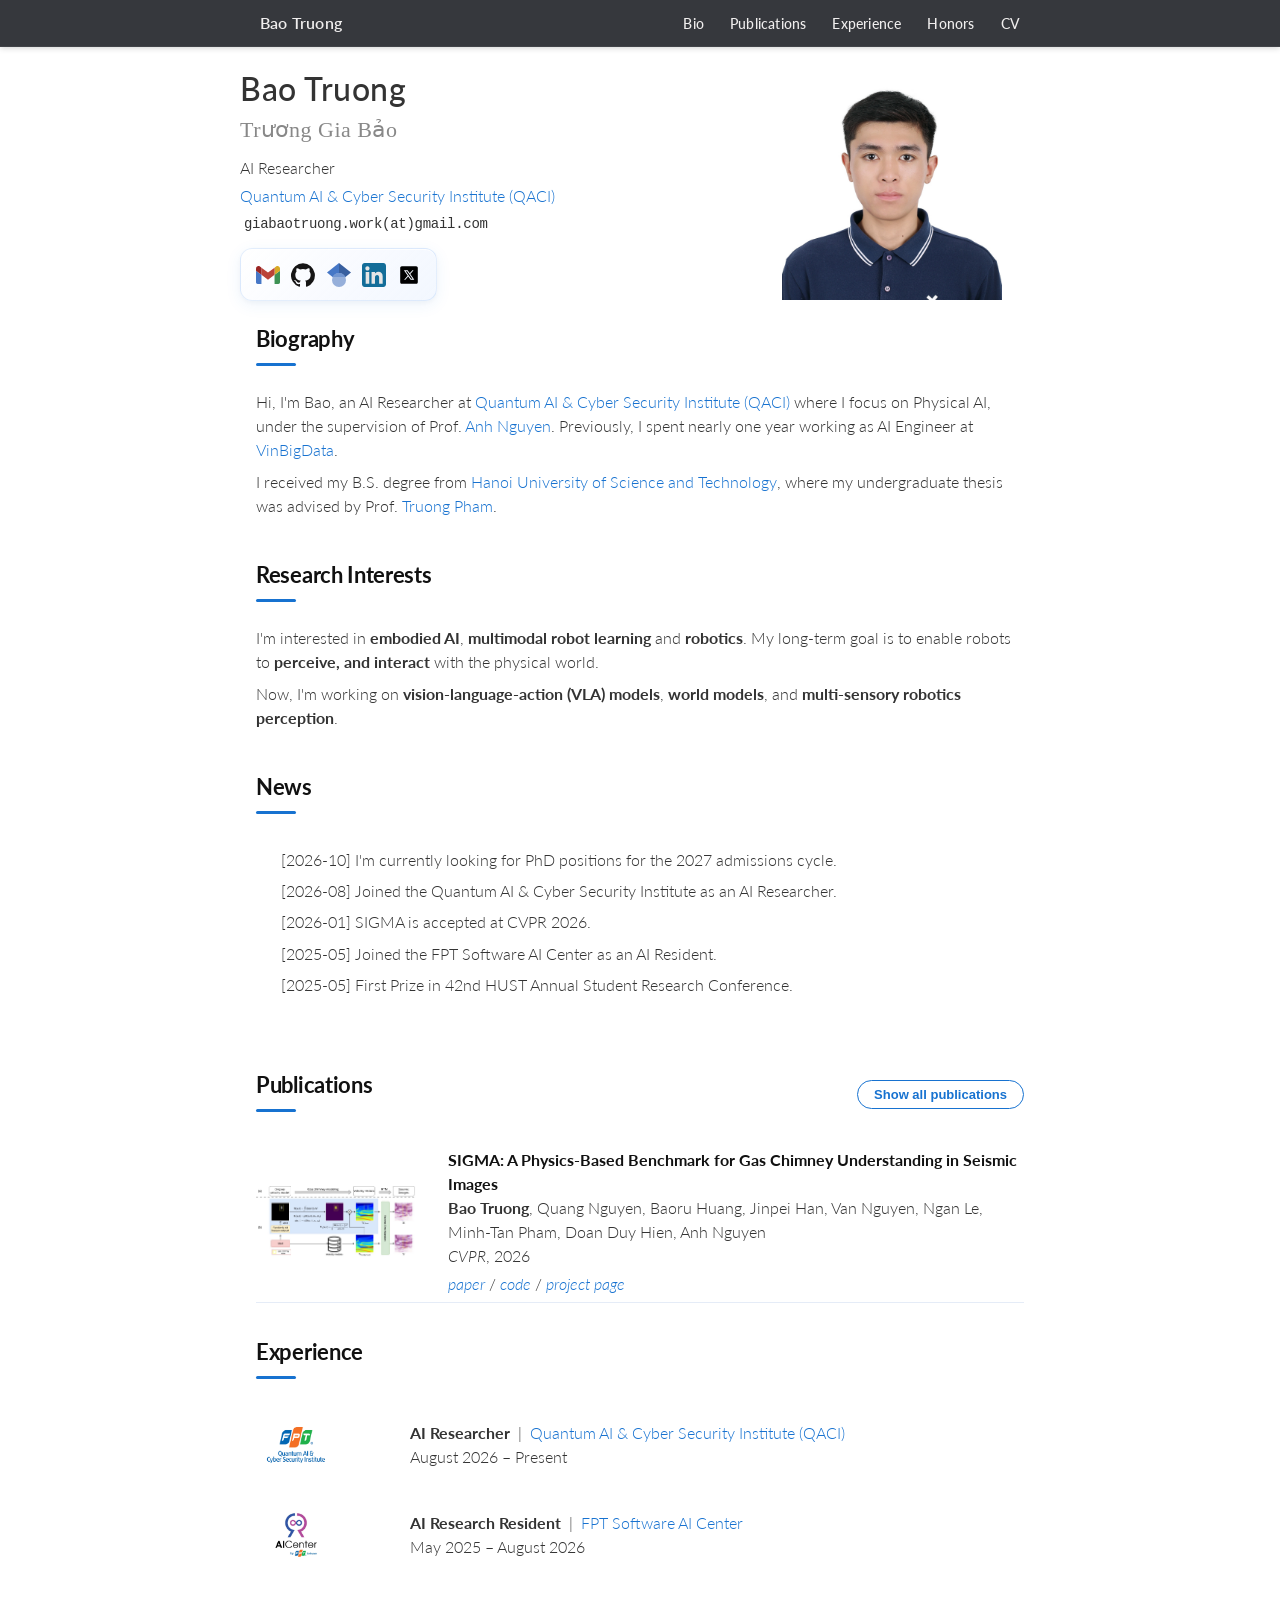
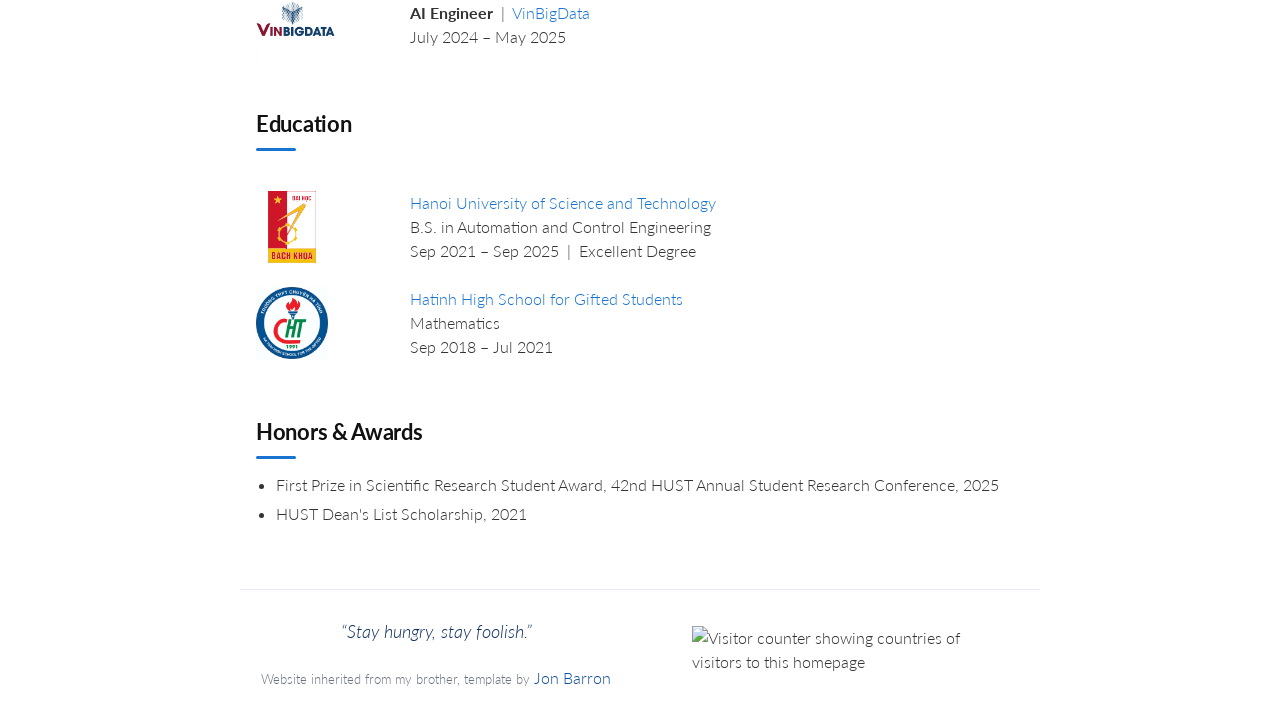
==== index.html @ e2991767 "update" ====
<!DOCTYPE HTML>
<html lang="en">

<head>
	<!-- Google tag (gtag.js) -->
	<script async src="https://www.googletagmanager.com/gtag/js?id=G-3F955H9CQG"></script>
	<script>
	window.dataLayer = window.dataLayer || [];
	function gtag(){dataLayer.push(arguments);}
	gtag('js', new Date());

	gtag('config', 'G-3F955H9CQG');
	</script>
	<meta http-equiv="Content-Type" content="text/html; charset=UTF-8">
	<title>Bao Truong</title>
	<meta name="author" content="Bao Truong">
	<meta name="description" content="Bao Truong is an AI Researcher focusing on Physical AI.">
	<meta name="viewport" content="width=device-width, initial-scale=1">
	<link rel="shortcut icon" href="assets/logo/shortcut0.png" type="image/svg+xml">
	<link rel="stylesheet" type="text/css" href="styles.css">
	<link rel="preconnect" href="https://fonts.googleapis.com">
	<link rel="preconnect" href="https://fonts.gstatic.com" crossorigin>
	<link href="https://fonts.googleapis.com/css2?family=Lato:ital,wght@0,400;0,700;1,400;1,700&display=swap" rel="stylesheet">
	<script type="application/ld+json">
	{
	  "@context": "https://schema.org",
	  "@type": "Person",
	  "name": "Bao Truong",
	  "alternateName": "Trương Gia Bảo",
	  "url": "https://baotruong.github.io/",
	  "affiliation": {
	    "@type": "Organization",
	    "name": "Quantum AI & Cyber Security Institute (QACI)",
	    "url": "https://www.linkedin.com/company/quantum-ai-cyber-security-institute-qaci/posts/?feedView=all"
	  },
	  "jobTitle": "AI Researcher",
	  "sameAs": [
	    "https://github.com/giabao804"
	  ]
	}
	</script>
</head>

<body>
	<!-- Header -->
	<header class="fixed-header">
		<div class="header-container">
			<a href="index.html" class="header-logo-link">Bao Truong</a>
			<nav>
				<a href="#bio">Bio</a>
				<a href="#publication">Publications</a>
				<a href="#experience">Experience</a>
				<a href="#honors">Honors</a>
				<a href="assets/CV_TruongGiaBao_new.pdf">CV</a>
			</nav>
		</div>
	</header>

	<table class="main-container">
		<tbody>
			<tr>
				<td>
					<table class="profile-table">
						<tbody>
							<tr>
								<td class="profile-intro">
									<h1 class="name">
										Bao Truong
										<span class="local-name">Trương Gia Bảo</span>
									</h1>
										<p class="profile-short">AI Researcher</p>
										<p class="profile-short"><a href="https://www.linkedin.com/company/quantum-ai-cyber-security-institute-qaci/posts/?feedView=all">Quantum AI &amp; Cyber Security Institute (QACI)</a></p>
										<div class="profile-short profile-email">
										
											<a class="no-break" href="mailto:giabaotruong.work@gmail.com">
												<span class="email-icon" aria-hidden="true"></span>
												<span class="email-text">giabaotruong.work(at)gmail.com</span>
											</a>
										</div>
										<div class="social-links" aria-label="Contact links">
										<a href="mailto:giabaotruong.work@gmail.com" aria-label="Email">
											<img src="icons/gmail.svg" alt="Email">
										</a>
										<a href="https://github.com/giabao804" aria-label="GitHub">
											<img src="icons/github.svg" alt="GitHub">
										</a>
										<a href="https://scholar.google.com/citations?user=mTOzZO8AAAAJ&hl=en" aria-label="Google Scholar">
											<img src="icons/scholar.svg" alt="Google Scholar">
										</a>
										<a href="https://www.linkedin.com/in/truong-gia-bao/" aria-label="LinkedIn">
											<img src="icons/linkedin.svg" alt="LinkedIn">
										</a>
										<a href="https://x.com/" aria-label="X">
											<img src="icons/x.svg" alt="X">
										</a>
									</div>
								</td>
								<td class="profile-avatar">
									<div class="avatar-block">
										<a href="assets/logo/profile.jpg"><img
												alt="Bao Truong - AI Researcher" src="assets/logo/profile.jpg" class="hoverZoomLink profile-photo"></a>
									</div>
								</td>
							</tr>
						</tbody>
					</table>

					<!-- Sections -->
					<div id="bio">
						<h2>Biography</h2>
						<p>
							Hi, I'm Bao, an AI Researcher at <a href="https://www.linkedin.com/company/quantum-ai-cyber-security-institute-qaci/posts/?feedView=all">Quantum AI & Cyber Security Institute (QACI)</a> where I focus on Physical AI, under the supervision of Prof. <a href="https://cgi.csc.liv.ac.uk/~anguyen/">Anh Nguyen</a>. Previously, I spent nearly one year working as AI Engineer at <a href="https://vinbigdata.com/">VinBigData</a>.
            </p>	
            <p>I received my B.S. degree from <a href="https://www.hust.edu.vn/">Hanoi University of Science and Technology</a>, where my undergraduate thesis was advised by Prof. <a href="https://sites.google.com/site/truongpvsite/">Truong Pham</a>.</p>  
            
            
	
					</div>
					<div id="research">
						<h2>Research Interests</h2>
						<p>
							I'm interested in <strong>embodied AI</strong>, <strong>multimodal robot learning</strong>  and <strong>robotics</strong>. My long-term goal is to enable robots to <strong>perceive, and interact</strong> with the physical world.</p>
						</p>
						<p>Now, I'm working on <strong>vision-language-action (VLA) models</strong>, <strong>world models</strong>, and <strong>multi-sensory robotics perception</strong>. 


					</div>
					<div id="news">
						<h2>News</h2>
						<div class="news-scroll" tabindex="0" aria-label="News updates. Scroll to see more.">
							<div class="news-item"><span class="news-date">[2026-10]</span> I'm currently looking for PhD positions for the 2027 admissions cycle.</div>
							<div class="news-item"><span class="news-date">[2026-08]</span> Joined the Quantum AI &amp; Cyber Security Institute as an AI Researcher.</div>
							<div class="news-item"><span class="news-date">[2026-01]</span> SIGMA is accepted at CVPR 2026.</div>
							<!-- <div class="news-item"><span class="news-date">[2026-10]</span> Graduated from Hanoi University of Science and Technology.</div> -->
							<div class="news-item"><span class="news-date">[2025-05]</span> Joined the FPT Software AI Center as an AI Resident.</div>
							<div class="news-item"><span class="news-date">[2025-05]</span> First Prize in 42nd HUST Annual Student Research Conference.</div>
							<!-- <div class="news-item"><span class="news-date">[2024-07]</span> Joined VinBigData as an AI Engineer.</div> -->
						</div>
					</div>
					<div id="publication">
						<div class="pub-header">
							<h2>Publications</h2>
							<p>
								<button id="showFullListBtn" class="toggle-button">Show all publications</button>
								<button id="showSelectedListBtn" class="toggle-button hidden">Show selected only</button>
							</p>
						</div>
						<table class="pub-table">
							<tbody>
								<tr class="pub-selected">
									<td class="pub-img-cell">
										<img src="assets/images/data_pipeline.jpg" alt="Publication thumbnail placeholder" class="thumb-contain">
									</td>
										<td class="pub-content-cell">
											<span class="papertitle">SIGMA: A Physics-Based Benchmark for Gas Chimney Understanding in Seismic Images</span>
											<br>
											<strong>Bao Truong</strong>, Quang Nguyen, Baoru Huang, Jinpei Han, Van Nguyen, Ngan Le, Minh-Tan Pham, Doan Duy Hien, Anh Nguyen
											<br>
												<em>CVPR</em>, 2026
												<br>
												<div class="pub-links">
													<a href="https://cvpr.thecvf.com/virtual/2026/poster/37024">paper</a> /
													<a href="https://github.com/Fsoft-AIC/SIGMA">code</a> /
													<a href="https://airvlab.github.io/sigma/">project page</a>
												</div>
											<!-- <p class="pub-desc">Physics-based benchmark for gas chimney understanding in seismic images.</p> -->
										</td>
									</tr>
									<tr class="pub-full">
									<td class="pub-img-cell">
										<img src="assets/images/1s_mama.jpg" alt="Publication thumbnail placeholder" class="thumb-contain">
									</td>
									<td class="pub-content-cell">
										<span class="papertitle">1S-MambaMatch: A Semi-Supervised and One-Shot Learning Framework with Multi-Input Visual State Space Model for Skin Lesion Segmentation</span>
										<br>
											Viet-Thanh Nguyen, <strong>Gia-Bao Truong</strong>, Van-Truong Pham, Thi-Thao Tran
											<br>
											<em>Biomedical Signal Processing and Control</em>, 2026
											<br>
											<div class="pub-links">
												<a href="https://doi.org/10.1016/j.bspc.2026.109875">paper</a> /
												<a href="https://github.com/vietthanh2710/1S-MambaMatch">code</a> /
												<span class="pub-link-placeholder">project page</span>
											</div>
											<!-- <p class="pub-desc">Semi-supervised and one-shot learning framework for skin lesion segmentation.</p> -->
										</td>
									</tr>
									<tr class="pub-full">
									<td class="pub-img-cell">
										<img src="assets/images/imavis.jpg" alt="Publication thumbnail placeholder" class="thumb-contain">
									</td>
									<td class="pub-content-cell">
										<span class="papertitle">Dense Attention Mamba-based Network with Adaptive Sigmoid Fowlkes-Mallows Loss for Enhanced Medical Image Segmentation</span>
										<br>
											Van Quang Nguyen, Thi-Thao Tran, <strong>Gia-Bao Truong</strong>, Nhu-Linh Than, Van-Truong Pham
											<br>
											<em>Image and Vision Computing</em>, 2025
											<br>
											<div class="pub-links">
												<a href="https://doi.org/10.1016/j.imavis.2025.105778">paper</a> /
												<span class="pub-link-placeholder">code</span> /
												<span class="pub-link-placeholder">project page</span>
											</div>
											<!-- <p class="pub-desc">Attention-based segmentation network with adaptive loss for medical images.</p> -->
										</td>
									</tr>
									<tr class="pub-full">
									<td class="pub-img-cell">
										<img src="assets/images/caee.png" alt="Publication thumbnail placeholder" class="thumb-contain">
									</td>
									<td class="pub-content-cell">
										<span class="papertitle">SC-MambaFew: Few-Shot Learning based on Mamba and Selective Spatial-Channel Attention for Bearing Fault Diagnosis</span>
										<br>
											<strong>Gia-Bao Truong</strong>, Thi-Thao Tran, Nhu-Linh Than, Van Quang Nguyen, Thi-Hue Nguyen, Van-Truong Pham
											<br>
											<em>Computers and Electrical Engineering</em>, 2024
											<br>
											<div class="pub-links">
												<a href="https://doi.org/10.1016/j.compeleceng.2024.110004">paper</a> /
												<a href="https://github.com/giabao804/few-shot-mamba">code</a> /
												<span class="pub-link-placeholder">project page</span>
											</div>
											<!-- <p class="pub-desc">Few-shot learning with Mamba and selective attention for bearing fault diagnosis.</p> -->
										</td>
									</tr>
								
							</tbody>
						</table>
					</div>
					<div id="experience">
						<h2>Experience</h2>
						<table class="section-table">
							<tbody>
								<tr>
									<td class="table-logo-cell">
										<img src="assets/logo/qaci.png" alt="QACI logo" class="logo-contain">
									</td>
									<td class="table-content-cell">
										<strong>AI Researcher</strong> &nbsp;|&nbsp; <a href="https://www.linkedin.com/company/quantum-ai-cyber-security-institute-qaci/posts/?feedView=all">Quantum AI &amp; Cyber Security Institute (QACI)</a><br>
										August 2026 – Present
									</td>
								</tr>
								<tr>
									<td class="table-logo-cell">
										<img src="assets/logo/fpt.jpg" alt="Company logo placeholder" class="logo-contain">
									</td>
									<td class="table-content-cell">
										<strong>AI Research Resident</strong> &nbsp;|&nbsp; <a href="https://www.fptsoftware.com/">FPT Software AI Center</a><br>
										May 2025 – August 2026
										<!-- <ul class="item-details"> -->
											<!-- <li>Focus on seismic imaging and image restoration.</li> -->
											<!-- <li>Interest in AI for robotics and multimodal large models.</li> -->
										<!-- </ul> -->
									</td>
								</tr>
								<tr>
									<td class="table-logo-cell">
										<img src="assets/logo/vinbig.webp" alt="Company logo placeholder" class="logo-contain">
									</td>
									<td class="table-content-cell">
										<strong>AI Engineer</strong> &nbsp;|&nbsp; <a href="https://vinbigdata.com/">VinBigData</a><br>
										July 2024 – May 2025
										<!-- <ul class="item-details"> -->
											<!-- <li>Built an LLM-assisted framework for structured dataset generation to train a CallBot.</li> -->
											<!-- <li>Researched and implemented design patterns for Speech2Speech model inference and evaluation.</li> -->
										<!-- </ul> -->
									</td>
								</tr>
							</tbody>
						</table>
					</div>
					<div id="education">
						<h2>Education</h2>
						<table class="section-table">
							<tbody>
								<tr>
									<td class="table-logo-cell">
										<img src="assets/logo/hust.svg" alt="University logo placeholder" class="logo-contain">
									</td>
									<td class="table-content-cell">
										<strong><a href="https://www.hust.edu.vn/en/" class="edu-school-vollkorn">Hanoi University of Science and Technology</a></strong><br>
										B.S. in Automation and Control Engineering<br>
										Sep 2021 – Sep 2025 &nbsp;|&nbsp; Excellent Degree
									</td>
								</tr>
								<tr>
									<td class="table-logo-cell">
										<img src="assets/logo/chuyenht.jpg" alt="School logo placeholder" class="logo-contain">
									</td>
									<td class="table-content-cell">
										<strong><a href="https://www.hatinh.edu.vn/" class="edu-school-vollkorn">Hatinh High School for Gifted Students</a></strong><br>
										Mathematics<br>
										Sep 2018 – Jul 2021
									</td>
								</tr>
							</tbody>
						</table>
					</div>
					<div id="honors">
						<h2>Honors &amp; Awards</h2>
						<ul>
							<li>First Prize in Scientific Research Student Award, 42nd HUST Annual Student Research Conference, 2025</li>
							<li>HUST Dean's List Scholarship, 2021</li>
		
						</ul>
					</div>
					<!-- Footer -->
					<footer class="site-footer">
						<div class="footer-main">
							<div class="footer-left">
								<p class="footer-quote">
									&ldquo;Stay hungry, stay foolish.&rdquo;
								</p>
								<p class="footer-credit">
									Website inherited from my brother, template by <a href="https://github.com/jonbarron/jonbarron_website">Jon Barron</a>
								</p>
							</div>
							<div class="footer-counter" aria-label="Global visitors">
								<img
									class="footer-counter-image"
									src="https://github-visitor-counter-tau.vercel.app/api?repo=giabao804/giabao804.github.io&theme=github&columns=4&maxflags=12&label=Visitors&showcount=true"
									alt="Visitor counter showing countries of visitors to this homepage"
								>
							</div>
						</div>
					</footer>
				</td>
			</tr>
		</tbody>
	</table>
	<script src="script.js" defer></script>
	<script>
		document.addEventListener('DOMContentLoaded', () => {
			const showFullBtn = document.getElementById('showFullListBtn');
			const showSelectedBtn = document.getElementById('showSelectedListBtn');
			if (showFullBtn) {
				showFullBtn.addEventListener('click', () => {
					document.body.classList.add('pub-show-all');
					showFullBtn.classList.add('hidden');
					showSelectedBtn?.classList.remove('hidden');
				});
			}
			if (showSelectedBtn) {
				showSelectedBtn.addEventListener('click', () => {
					document.body.classList.remove('pub-show-all');
					showSelectedBtn.classList.add('hidden');
					showFullBtn?.classList.remove('hidden');
				});
			}
		});
	</script>
</body>

</html>
---- styles.css ----
:root {
  --blue-900: #0b2d5a;
  --blue-700: #124f9a;
  --blue-500: #1e6fd6;
  --blue-200: #d6e6ff;
  --blue-100: #eef4ff;
  --gray-900: #111;
  --gray-700: #333;
  --gray-400: #888;
  --border-light: #e5ecf7;
  --primary-color: #1772d0;
  --accent-color: #f09228;
  --text-color: #333;
  --bg-color: #fff;
  --header-bg: #25282D;
  --header-text: #F0EEEE;
  --font-main: 'Lato', Verdana, Helvetica, sans-serif;
  --section-spacing: 28px;
}

.papertitle {
  font-family: 'Lato', Verdana, Helvetica, sans-serif;
  font-size: inherit;
  font-weight: 700;
  color: var(--gray-900);
}

.local-name {
  display:block;
  font-family: "Times New Roman", Times, serif;
  font-size: 22px;
  color: #888;
}

.title {
  font-family: 'Lato', Verdana, Helvetica, sans-serif;
  font-size: 20px;
  font-weight: normal;
  text-align: left;
}

/* Publication: show only selected by default; "Show all" reveals full list */
.pub-header {
  display: flex;
  justify-content: space-between;
  align-items: center;
  flex-wrap: wrap;
  gap: 8px;
}
.pub-header h2 {
  margin: 0;
}
.pub-table {
  width: 100%;
  border: 0;
  border-spacing: 0 0;
  border-collapse: collapse;
  margin-right: auto;
  margin-left: auto;
}
.pub-table tbody tr {
  transition: background-color 0.2s ease;
}
.pub-table tbody tr:hover td {
  background-color: var(--blue-100);
}
.pub-table tbody tr td {
  transition: background-color 0.2s ease;
}
.pub-img-cell {
  padding-top: 32px;
  padding-bottom: 36px;
  padding-right: 25px;
  padding-left: 20px;
  width: 25%;
  vertical-align: middle;
  border-bottom: 1px solid var(--border-light);
}
.pub-table tbody tr:first-child .pub-img-cell {
  padding-top: 25px;
}
.pub-table tbody tr:not(:first-child) .pub-img-cell,
.pub-table tbody tr:not(:first-child) .pub-content-cell {
  padding-top: 20px;
}
.pub-content-cell {
  padding-top: 32px;
  padding-bottom: 36px;
  padding-left: 25px;
  padding-right: 20px;
  width: 75%;
  vertical-align: middle;
  border-bottom: 1px solid var(--border-light);
  font-family: 'Lato', Verdana, Helvetica, sans-serif;
  font-size: inherit;
  font-weight: 300;
  color: var(--gray-700);
}
.pub-table tbody tr:first-child .pub-content-cell {
  padding-top: 25px;
}
.pub-table tbody tr:last-child td {
  border-bottom: none;
}
.pub-content-cell a {
  font-family: 'Lato', Verdana, Helvetica, sans-serif;
  font-size: inherit;
  font-weight: 300;
}
.pub-links {
  margin-top: 4px;
}
.pub-links a,
.pub-link-placeholder {
  font-style: italic;
}
.pub-link-placeholder {
  color: var(--gray-400);
}
.pub-content-cell strong {
  font-family: 'Lato', Verdana, Helvetica, sans-serif;
  font-size: inherit;
  font-weight: 700;
}
.pub-desc {
  margin-bottom: 15px;
  margin-top: 8px;
  font-size: inherit;
  font-style: italic;
  color: #4b5563;
  font-family: 'Lato', Verdana, Helvetica, sans-serif;
  font-weight: 300;
}
.pub-full {
  display: none;
}
body.pub-show-all .pub-full {
  display: table-row;
}

.toggle-button.hidden {
  display: none;
}

/* Main container and table utilities */
.main-container {
  width: 100%;
  max-width: 800px;
  box-sizing: border-box;
  border: 0;
  border-spacing: 0;
  border-collapse: separate;
  margin-right: auto;
  margin-left: auto;
}
.main-container tbody tr {
  padding: 0;
}
.main-container tbody td {
  padding: 0;
}

.profile-table {
  width: 100%;
  border: 0;
  border-spacing: 0;
  border-collapse: separate;
  margin-right: auto;
  margin-left: auto;
}
.profile-table tbody tr {
  padding: 0;
}
.profile-avatar {
  padding: 2.5%;
  width: 37%;
  max-width: 37%;
  vertical-align: middle;
  text-align: center;
}
.profile-intro {
  padding: 2.5%;
  padding-left: calc(3.5% + 40px);
  width: 63%;
  vertical-align: middle;
}

/* Section tables (experience, education, skills) */
.section-table {
  width: 100%;
  border: 0;
  border-spacing: 0 10px;
  border-collapse: separate;
  margin-right: auto;
  margin-left: auto;
  table-layout: fixed;
}
.table-logo-cell {
  padding: 16px;
  width: 20%;
  vertical-align: middle;
}
.table-content-cell {
  padding: 8px;
  width: 80%;
  vertical-align: middle;
}

#education .section-table {
  border-spacing: 0 24px;
}

#education .logo-contain {
  width: 72px;
  height: 72px;
}

/* Honors list */
#honors ul {
  margin: 0;
  padding-left: 20px;
}

/* Square thumbnails: keep image aspect ratio, no stretch */
.thumb-contain {
  width: 160px;
  height: 160px;
  object-fit: contain;
  object-position: center;
  display: block;
}
.logo-contain {
  width: 80px;
  height: 80px;
  object-fit: contain;
  object-position: center;
  display: block;
}

.edu-school-vollkorn {
  font-family: 'Lato', Verdana, Helvetica, sans-serif;
}

body.scrolled .fixed-header {
  box-shadow: 0 12px 30px rgba(15, 23, 42, 0.12);
}

/* Section spacing */
#bio, #research, #news, #publication, #education, #honors, #experience {
  padding: 16px;
  width: 100%;
  box-sizing: border-box;
  scroll-margin-top: 70px;
}

/* News scroll box (fixed height, scrollable) */
.news-scroll {
  height: 160px;
  overflow-y: scroll;
  scrollbar-gutter: stable;
  margin-top: 10px;
  margin-bottom: 10px;
  padding: 10px 15px 10px 25px;
  background-color: transparent;
}
.news-scroll ul {
  margin: 0;
  padding-left: 20px;
}
.news-scroll li,
.news-scroll .news-item {
  margin-bottom: 12px;
  font-size: inherit;
  line-height: 1.2;
}
.news-scroll::-webkit-scrollbar {
  width: 6px;
}
.news-scroll::-webkit-scrollbar-track {
  background: transparent;
}
.news-scroll::-webkit-scrollbar-thumb {
  background: #cdd9ee;
  border-radius: 3px;
}
.news-scroll::-webkit-scrollbar-thumb:hover {
  background: #b8c7e4;
}

#honors ul li {
  line-height: 1.2;
  margin-bottom: 10px;
}

/* Scroll reveal */
.reveal {
  opacity: 0;
  transform: translateY(12px);
  transition: opacity 0.6s ease, transform 0.6s ease;
  will-change: opacity, transform;
}
.reveal.is-visible {
  opacity: 1;
  transform: translateY(0);
}
@media (prefers-reduced-motion: reduce) {
  .reveal {
    opacity: 1;
    transform: none;
    transition: none;
  }
}

#research strong {
  font-family: 'Lato', Verdana, Helvetica, sans-serif;
}
#experience strong {
  font-family: 'Lato', Verdana, Helvetica, sans-serif;
}

/* Experience/education bullet details */
.item-details {
  margin: 8px 0 0 16px;
  padding: 0;
}
.item-details li {
  margin-bottom: 6px;
  line-height: 1.3;
}

/* Short info next to avatar (profile section only) */
.profile-short {
  margin: 4px 0;
}
.profile-email {
  display: flex;
  flex-wrap: wrap;
  align-items: center;
  gap: 4px;
  font-family: ui-monospace, SFMono-Regular, Menlo, Monaco, Consolas, "Liberation Mono", "Courier New", monospace;
}
.profile-email .email-text {
  font-family: 'JetBrains Mono', 'SF Mono', 'Fira Code', monospace;
  font-size: 14px; /* Adjust size as needed to match your layout */
  letter-spacing: -0.02em; /* Keeps monospaced text looking tight and clean */
}

.profile-email a {
  font-family: 'JetBrains Mono', 'SF Mono', 'Fira Code', monospace;
  color: inherit; /* Inherits the text color of the parent container */
  text-decoration: none;
}
.profile-email a:hover {
  color: var(--blue-700);
  text-decoration: underline;
}
.no-break {
  white-space: nowrap;
}
.email-icon {
  margin-right: 4px;
}
.text-muted {
  color: var(--gray-400);
}
.px-1 {
  padding-left: 4px;
  padding-right: 4px;
}

/* Social links dock below intro */
.avatar-block {
  display: flex;
  flex-direction: column;
  align-items: center;
  gap: 12px;
}
.social-links {
  display: flex;
  justify-content: flex-start;
  align-items: center;
  flex-wrap: nowrap;
  gap: 0;
  padding: 0.5rem 0.6rem;
  background: linear-gradient(
    135deg,
    rgba(255, 255, 255, 0.95) 0%,
    rgba(248, 250, 255, 0.9) 50%,
    rgba(240, 246, 255, 0.85) 100%
  );
  backdrop-filter: blur(12px);
  -webkit-backdrop-filter: blur(12px);
  border-radius: 0.75rem;
  border: 1px solid rgba(42, 122, 226, 0.12);
  box-shadow:
    0 4px 16px rgba(42, 122, 226, 0.08),
    0 2px 6px rgba(0, 0, 0, 0.04),
    inset 0 1px 0 rgba(255, 255, 255, 0.8);
  width: fit-content;
}
.profile-intro .social-links {
  margin-top: 12px;
}
.social-links a,
.social-links a:hover,
.social-links a:visited {
  margin: 0;
  padding: 0.35rem;
  border-radius: 50%;
  transition: all 0.3s cubic-bezier(0.34, 1.56, 0.64, 1);
  display: flex;
  align-items: center;
  justify-content: center;
  position: relative;
}
.social-links a::before {
  content: '';
  position: absolute;
  inset: 0;
  border-radius: 50%;
  background: radial-gradient(
    circle at center,
    rgba(42, 122, 226, 0.15) 0%,
    transparent 70%
  );
  opacity: 0;
  transform: scale(0.8);
  transition: all 0.3s ease;
}
.social-links a:hover::before {
  opacity: 1;
  transform: scale(1.2);
}
.social-links a:hover {
  transform: translateY(-4px) scale(1.1);
}
.social-links img {
  width: 1.5rem;
  height: 1.5rem;
  transition: all 0.3s ease;
  filter: grayscale(20%) brightness(0.9);
  position: relative;
  z-index: 1;
}
.social-links a:hover img {
  filter: grayscale(0%) brightness(1) drop-shadow(0 2px 4px rgba(42, 122, 226, 0.3));
}

/* Avatar (main profile image) size - decrease max-width to make it smaller */
.profile-table .profile-avatar .profile-photo {
  width: 220px;
  height: 220px;
  max-width: 100%;
  object-fit: cover;
  border-radius: 0;
  /* border: 3px solid var(--blue-700); */
  margin-top: 1.5em;  /* move profile image down */
}

/* Responsive: stack avatar above intro on narrow viewports */
@media (max-width: 600px) {
  body {
    overflow-x: hidden;
  }
  #publication {
    max-width: 100%;
    overflow-x: hidden;
  }
  .pub-table {
    max-width: 100%;
    table-layout: fixed;
  }
  .pub-table tr {
    display: block;
    margin-bottom: 20px;
    border-bottom: 1px solid var(--border-light);
  }
  .pub-table tr.pub-full {
    display: none;
  }
  body.pub-show-all .pub-table tr.pub-full {
    display: block;
  }
  .pub-table tr:last-child {
    border-bottom: none;
  }
  .pub-img-cell {
    display: block;
    width: 100%;
    padding-right: 0;
    padding-bottom: 10px;
    padding-top: 25px;
    text-align: center;
  }
  .pub-img-cell img {
    max-width: 100%;
    width: auto;
    max-height: 200px;
    height: auto;
    display: block;
    margin-left: auto;
    margin-right: auto;
  }
  .pub-content-cell {
    display: block;
    width: 100%;
    padding-top: 0;
    padding-bottom: 20px;
    padding-left: 16px;
    padding-right: 16px;
  }
  .pub-content-cell,
  .pub-content-cell .papertitle,
  .pub-content-cell a,
  .pub-desc {
    overflow-wrap: break-word;
    word-wrap: break-word;
    max-width: 100%;
  }
  .profile-table tbody tr {
    display: flex;
    flex-direction: column;
  }
  .profile-table .profile-avatar,
  .profile-table .profile-intro {
    display: block;
    width: 100% !important;
    max-width: 100% !important;
    box-sizing: border-box;
    text-align: center;
  }
  .profile-table .profile-avatar {
    order: -1;
    padding-bottom: 0;
  }
  .profile-table .profile-avatar a {
    display: inline-block;
    max-width: 200px;
  }
  .profile-table .profile-avatar .profile-photo {
    width: 200px;
    height: 200px;
    max-width: 100%;
  }
  .profile-table .profile-intro {
    order: 1;
    padding-top: 12px;
    padding-left: 16px;
    padding-right: 16px;
    text-align: center;
  }
  .profile-table .name {
    text-align: center;
  }
  .profile-table .profile-intro .profile-short {
    text-align: center;
  }
  .profile-table .profile-intro .profile-email {
    justify-content: center;
  }
  .avatar-block {
    width: 200px;
    margin: 0 auto;
  }
  .profile-intro .social-links {
    margin-left: auto;
    margin-right: auto;
    justify-content: center;
    flex-wrap: nowrap;
    gap: 0;
    padding: 0.4rem 0.5rem;
    border-radius: 0.6rem;
  }
  .profile-intro .social-links a {
    padding: 0.25rem;
  }
  .profile-intro .social-links img {
    width: 1.3rem;
    height: 1.3rem;
  }
  .profile-intro,
  .table-content-cell {
    overflow-wrap: break-word;
    word-wrap: break-word;
  }
  .fixed-header nav a {
    margin-left: 12px;
    font-size: 12px;
  }
  /* Experience & Education: stack logo above content on narrow screens (like Miscellanea) */
  #experience .section-table tr,
  #education .section-table tr {
    display: block;
    margin-bottom: 16px;
  }
  #experience .section-table .table-logo-cell,
  #experience .section-table .table-content-cell,
  #education .section-table .table-logo-cell,
  #education .section-table .table-content-cell {
    display: block;
    width: 100%;
    padding-left: 16px;
    padding-right: 16px;
    box-sizing: border-box;
  }
  #experience .section-table .table-logo-cell,
  #education .section-table .table-logo-cell {
    padding-bottom: 4px;
  }
  .section-table .table-logo-cell .logo-contain {
    max-width: 100%;
  }
}

/* latin-ext */
@font-face {
  font-family: 'Lato';
  font-style: italic;
  font-weight: 400;
  src: local('Lato Italic'), local('Lato-Italic'), url(https://fonts.gstatic.com/s/lato/v15/S6u8w4BMUTPHjxsAUi-qNiXg7eU0.woff2) format('woff2');
  unicode-range: U+0100-024F, U+0259, U+1E00-1EFF, U+2020, U+20A0-20AB, U+20AD-20CF, U+2113, U+2C60-2C7F, U+A720-A7FF;
}

/* publication note */
.publication-note {
  font-size: 1em;
  color: #888;
  font-style: italic;
  margin-top: -4px;
}

/* latin */
@font-face {
  font-family: 'Lato';
  font-style: italic;
  font-weight: 400;
  src: local('Lato Italic'), local('Lato-Italic'), url(https://fonts.gstatic.com/s/lato/v15/S6u8w4BMUTPHjxsAXC-qNiXg7Q.woff2) format('woff2');
  unicode-range: U+0000-00FF, U+0131, U+0152-0153, U+02BB-02BC, U+02C6, U+02DA, U+02DC, U+2000-206F, U+2074, U+20AC, U+2122, U+2191, U+2193, U+2212, U+2215, U+FEFF, U+FFFD;
}
/* latin-ext */
@font-face {
  font-family: 'Lato';
  font-style: italic;
  font-weight: 700;
  src: local('Lato Bold Italic'), local('Lato-BoldItalic'), url(https://fonts.gstatic.com/s/lato/v15/S6u_w4BMUTPHjxsI5wq_FQftx9897sxZ.woff2) format('woff2');
  unicode-range: U+0100-024F, U+0259, U+1E00-1EFF, U+2020, U+20A0-20AB, U+20AD-20CF, U+2113, U+2C60-2C7F, U+A720-A7FF;
}
/* latin */
@font-face {
  font-family: 'Lato';
  font-style: italic;
  font-weight: 700;
  src: local('Lato Bold Italic'), local('Lato-BoldItalic'), url(https://fonts.gstatic.com/s/lato/v15/S6u_w4BMUTPHjxsI5wq_Gwftx9897g.woff2) format('woff2');
  unicode-range: U+0000-00FF, U+0131, U+0152-0153, U+02BB-02BC, U+02C6, U+02DA, U+02DC, U+2000-206F, U+2074, U+20AC, U+2122, U+2191, U+2193, U+2212, U+2215, U+FEFF, U+FFFD;
}
/* latin-ext */
@font-face {
  font-family: 'Lato';
  font-style: normal;
  font-weight: 400;
  src: local('Lato Regular'), local('Lato-Regular'), url(https://fonts.gstatic.com/s/lato/v15/S6uyw4BMUTPHjxAwXiWtFCfQ7A.woff2) format('woff2');
  unicode-range: U+0100-024F, U+0259, U+1E00-1EFF, U+2020, U+20A0-20AB, U+20AD-20CF, U+2113, U+2C60-2C7F, U+A720-A7FF;
}
/* latin */
@font-face {
  font-family: 'Lato';
  font-style: normal;
  font-weight: 400;
  src: local('Lato Regular'), local('Lato-Regular'), url(https://fonts.gstatic.com/s/lato/v15/S6uyw4BMUTPHjx4wXiWtFCc.woff2) format('woff2');
  unicode-range: U+0000-00FF, U+0131, U+0152-0153, U+02BB-02BC, U+02C6, U+02DA, U+02DC, U+2000-206F, U+2074, U+20AC, U+2122, U+2191, U+2193, U+2212, U+2215, U+FEFF, U+FFFD;
}
/* latin-ext */
@font-face {
  font-family: 'Lato';
  font-style: normal;
  font-weight: 700;
  src: local('Lato Bold'), local('Lato-Bold'), url(https://fonts.gstatic.com/s/lato/v15/S6u9w4BMUTPHh6UVSwaPGQ3q5d0N7w.woff2) format('woff2');
  unicode-range: U+0100-024F, U+0259, U+1E00-1EFF, U+2020, U+20A0-20AB, U+20AD-20CF, U+2113, U+2C60-2C7F, U+A720-A7FF;
}
/* latin */
@font-face {
  font-family: 'Lato';
  font-style: normal;
  font-weight: 700;
  src: local('Lato Bold'), local('Lato-Bold'), url(https://fonts.gstatic.com/s/lato/v15/S6u9w4BMUTPHh6UVSwiPGQ3q5d0.woff2) format('woff2');
  unicode-range: U+0000-00FF, U+0131, U+0152-0153, U+02BB-02BC, U+02C6, U+02DA, U+02DC, U+2000-206F, U+2074, U+20AC, U+2122, U+2191, U+2193, U+2212, U+2215, U+FEFF, U+FFFD;
}

/* --- Global Typography & Base Styles --- */
html {
  scroll-behavior: smooth;
}

body, td, th, tr, p, a {
  font-family: var(--font-main);
  font-size: 16px;
  font-weight: 300;
}

body {
  color: var(--text-color);
  background-color: var(--bg-color);
  margin: 0;
  line-height: 1.5;
  padding-top: 56px;
  /* Fade in animation */
  opacity: 0;
  animation: fadeIn 0.8s ease-out forwards;
}

p {
  margin: 0.5em 0;
}

@keyframes fadeIn {
  from { opacity: 0; transform: translateY(10px); }
  to { opacity: 1; transform: translateY(0); }
}

a {
  color: var(--primary-color);
  text-decoration: none;
  transition: color 0.2s ease;
}

a:focus,
a:hover {
  color: var(--accent-color);
  text-decoration: none;
}

/* Modern link underline effect for paragraph links */
p a:not(.header-logo-link):not(.toggle-button) {
  position: relative;
  display: inline;
}

p a:not(.header-logo-link):not(.toggle-button)::after {
  content: '';
  position: absolute;
  width: 100%;
  transform: scaleX(0);
  height: 1px;
  bottom: 0;
  left: 0;
  background-color: var(--accent-color);
  transform-origin: bottom right;
  transition: transform 0.25s ease-out;
}

p a:not(.header-logo-link):not(.toggle-button):hover::after {
  transform: scaleX(1);
  transform-origin: bottom left;
}

strong {
  font-family: var(--font-main);
  font-size: inherit;
  font-weight: 700;
}

h2 {
  margin: 0 0 16px 0;
  font-weight: 700;
  font-family: var(--font-main);
  font-size: 22px;
  color: #111;
  position: relative;
  display: inline-block;
  letter-spacing: -0.3px;
}

/* Decorative underline for H2 */
h2::after {
  content: '';
  display: block;
  width: 40px;
  height: 3px;
  background: var(--primary-color);
  margin-top: 8px;
  border-radius: 2px;
  transition: width 0.3s ease;
}

h2:hover::after {
  width: 60px; /* Dynamic interaction */
}

h3 {
  font-weight: 600;
  font-family: var(--font-main);
  font-size: 17px;
  margin-bottom: 10px;
}

/* --- Layout & Utilities --- */
.container {
  width: 100%;
  max-width: 800px;
  border: 0;
  border-spacing: 0;
  border-collapse: separate;
  margin-right: auto;
  margin-left: auto;
  /* Added padding and box-sizing for mobile spacing */
  padding-left: 20px;
  padding-right: 20px;
  box-sizing: border-box;
}

.section-container {
  margin-bottom: var(--section-spacing);
  padding-top: 10px;
  scroll-margin-top: 66px;
}

.grid-2-col {
  display: grid;
  grid-template-columns: 1fr 1fr;
  gap: 20px;
}

/* --- Header --- */
.fixed-header {
  position: fixed;
  top: 0;
  left: 0;
  width: 100%;
  background-color: rgba(37, 40, 45, 0.92);
  -webkit-backdrop-filter: saturate(160%) blur(10px);
  backdrop-filter: saturate(160%) blur(10px);
  padding: 11px 0;
  z-index: 1000;
  border-bottom: 1px solid rgba(255, 255, 255, 0.06);
  box-shadow: 0 1px 6px rgba(0, 0, 0, 0.18);
}

.header-container {
  display: flex;
  justify-content: space-between;
  align-items: center;
  width: 100%;
  max-width: 800px;
  margin: 0 auto;
  padding: 0 20px;
  box-sizing: border-box;
}

.fixed-header a {
  color: var(--header-text);
  text-decoration: none;
  display: inline-block;
}

.header-logo-link {
  display: flex;
  align-items: center;
  font-size: 16px;
  font-weight: 600;
  letter-spacing: 0.2px;
}

.fixed-header nav a {
  margin-left: 22px;
  font-size: 14px;
  font-weight: 500;
  letter-spacing: 0.2px;
  position: relative;
  transition: color 0.25s ease;
}

.fixed-header nav a:hover {
  color: #fff;
}

/* Header Link Animation */
.fixed-header nav a::before {
  content: "";
  position: absolute;
  width: 100%;
  height: 2px;
  bottom: -6px;
  left: 0;
  background-color: var(--accent-color);
  visibility: hidden;
  transform: scaleX(0);
  transition: all 0.3s ease-in-out;
}

.fixed-header nav a:hover::before {
  visibility: visible;
  transform: scaleX(1);
}

.header_icon {
  height: 24px;
  width: 24px;
  object-fit: cover;
  vertical-align: middle;
  margin-right: 10px;
  border-radius: 50%;
  border: 1px solid rgba(255, 255, 255, 0.12);
}

/* --- Profile Section --- */
.profile-section {
  display: flex;
  gap: 36px;
  align-items: center;
  margin-bottom: 20px;
}

.profile-photo:hover {
  transform: translateY(-3px);
  box-shadow: 0 12px 25px rgba(0,0,0,0.2);
}

.profile-info {
  flex: 1;
}

.name {
  padding-top: 4px;
  margin: 0 0 10px 0;
  font-family: var(--font-main);
  font-size: 32px;
  font-weight: 500;
  letter-spacing: 0.5px;
}

/* --- New Classes extracted from HTML --- */

.github-link {
  margin-left: 10px; 
  color: black; 
  font-weight: bold;
}

/* Footer */
.site-footer {
  margin-top: 40px;
  padding: 20px 0;
  border-top: 1px solid var(--border-light);
}
.footer-main {
  display: grid;
  grid-template-columns: 5fr 5fr;
  align-items: stretch;
  column-gap: 16px;
}
.footer-left {
  text-align: center;
  display: flex;
  flex-direction: column;
  justify-content: center;
}
.footer-quote {
  color: var(--blue-900);
  font-style: italic;
  font-size: 1.1em;
  margin-bottom: 20px;
}
.footer-credit {
  font-size: small;
  color: #6b7280;
  margin: 0;
}
.footer-credit a {
  color: var(--blue-700);
}
.footer-counter {
  display: flex;
  align-items: center;
  justify-content: center;
}
.footer-counter-image {
  display: block;
  width: 100%;
  max-width: 305px;
  height: auto;
}

/* --- Components & Utilities --- */
.toggle-button {
  background: none;
  border: 1px solid var(--primary-color); /* Outline style */
  border-radius: 20px; /* Pill shape */
  color: var(--primary-color);
  text-decoration: none;
  cursor: pointer;
  font-size: 13px;
  font-weight: 600;
  padding: 6px 16px;
  margin-top: 10px;
  display: inline-block;
  transition: all 0.3s ease;
}

.toggle-button:hover {
  background-color: var(--primary-color);
  color: #fff;
  box-shadow: 0 4px 10px rgba(23, 114, 208, 0.3);
}

/* Google Scholar Colors */
.gs-blue { color: #4285F4; }
.gs-red { color: #EA4335; }
.gs-yellow { color: #FBBC05; }
.gs-green { color: #34A853; }

/* --- Media Queries --- */
@media screen and (max-width: 480px) {
  body, td, th, tr, p, a {
    font-size: 13px;
  }

  strong {
    font-size: inherit;
  }

  .fixed-header nav {
    display: none;
  }

  .header-container {
    justify-content: center;
  }

  h2 {
    font-size: 18px;
  }

  h3 {
    font-size: 14px;
  }

  .fixed-header {
    padding: 5px 0;
  }

  .profile-section {
    flex-direction: column;
    align-items: center;
    text-align: center;
  }

  .profile-photo {
    max-width: 150px;
  }

  .name {
    font-size: 20px;
  }

  .chinese_name {
    font-size: 18px;
  }

  .papertitle {
    font-size: inherit;
  }

  /* Force table cells to stack vertically on mobile */
  .pub-table tr {
    display: block;
    margin-bottom: 20px;
    border-bottom: 1px solid #eee;
  }

  .pub-img-cell {
    display: block;
    width: 100%;
    padding-right: 0;
    text-align: center; /* Center the image */
    padding-bottom: 10px;
  }

  .pub-img-cell img {
    max-width: 100%; /* Ensure image fits within padding */
    width: auto;     /* Allow natural aspect ratio */
    max-height: 200px; /* Prevent image from being too tall */
  }

  .pub-content-cell {
    display: block;
    width: 100%;
    padding-bottom: 20px;
  }

  footer {
    text-align: center;
  }
}
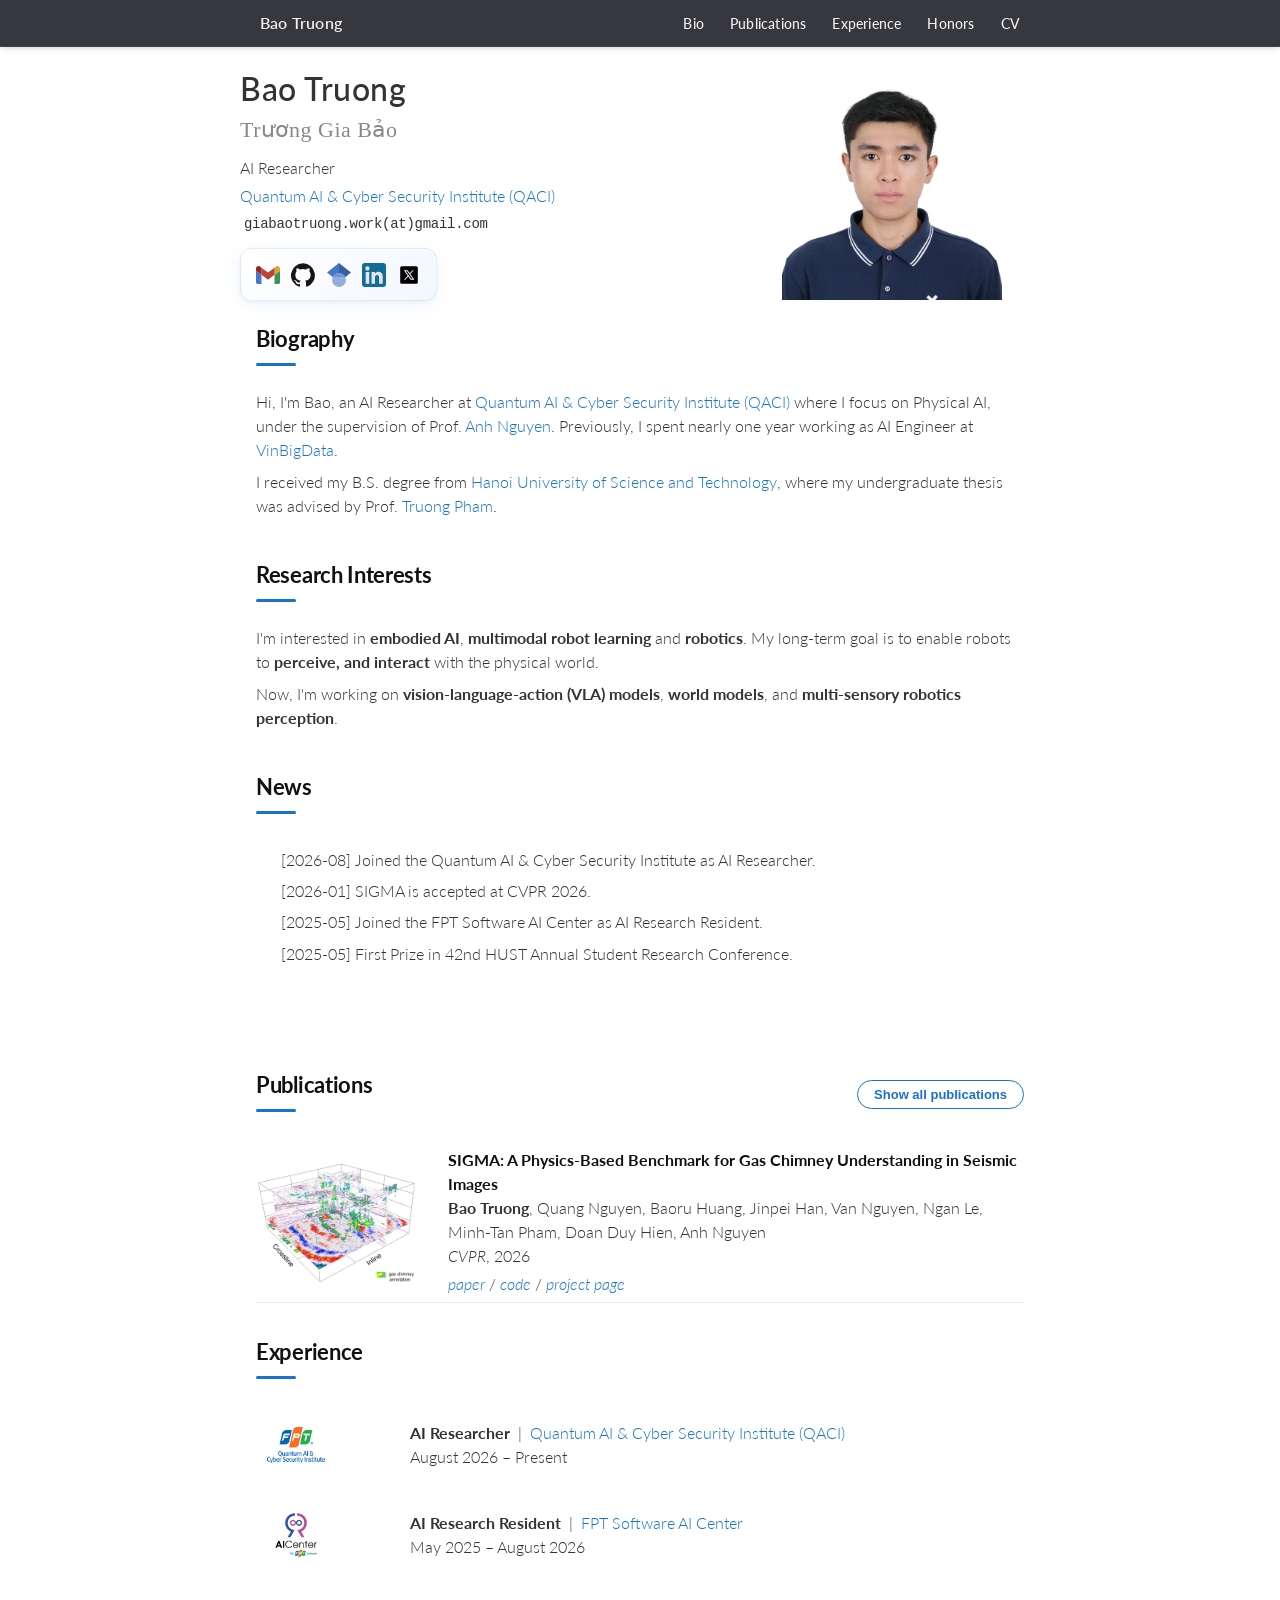
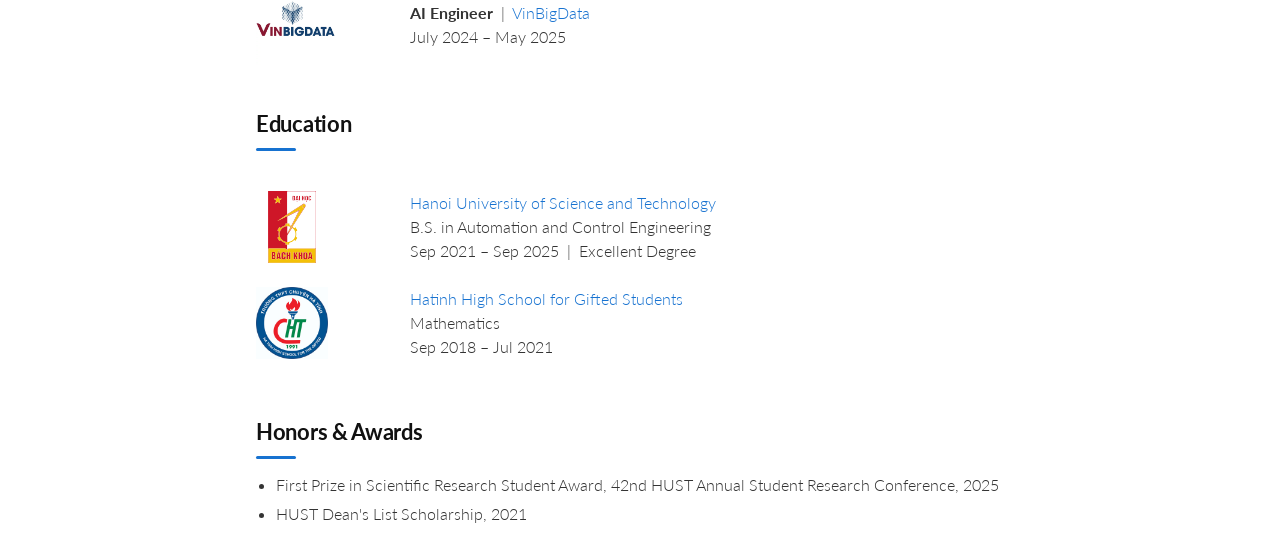
==== commit 9a745060: "update" ====
--- a/index.html
+++ b/index.html
@@ -128,11 +128,11 @@
 					<div id="news">
 						<h2>News</h2>
 						<div class="news-scroll" tabindex="0" aria-label="News updates. Scroll to see more.">
-							<div class="news-item"><span class="news-date">[2026-10]</span> I'm currently looking for PhD positions for the 2027 admissions cycle.</div>
-							<div class="news-item"><span class="news-date">[2026-08]</span> Joined the Quantum AI &amp; Cyber Security Institute as an AI Researcher.</div>
+							<!-- <div class="news-item"><span class="news-date">[2026-10]</span> I'm currently looking for PhD positions for the 2027 admissions cycle.</div> -->
+							<div class="news-item"><span class="news-date">[2026-08]</span> Joined the Quantum AI &amp; Cyber Security Institute as AI Researcher.</div>
 							<div class="news-item"><span class="news-date">[2026-01]</span> SIGMA is accepted at CVPR 2026.</div>
 							<!-- <div class="news-item"><span class="news-date">[2026-10]</span> Graduated from Hanoi University of Science and Technology.</div> -->
-							<div class="news-item"><span class="news-date">[2025-05]</span> Joined the FPT Software AI Center as an AI Resident.</div>
+							<div class="news-item"><span class="news-date">[2025-05]</span> Joined the FPT Software AI Center as AI Research Resident.</div>
 							<div class="news-item"><span class="news-date">[2025-05]</span> First Prize in 42nd HUST Annual Student Research Conference.</div>
 							<!-- <div class="news-item"><span class="news-date">[2024-07]</span> Joined VinBigData as an AI Engineer.</div> -->
 						</div>
@@ -149,7 +149,7 @@
 							<tbody>
 								<tr class="pub-selected">
 									<td class="pub-img-cell">
-										<img src="assets/images/data_pipeline.jpg" alt="Publication thumbnail placeholder" class="thumb-contain">
+										<img src="assets/images/gas_annotated.png" alt="SIGMA annotated gas chimney seismic images" class="thumb-contain">
 									</td>
 										<td class="pub-content-cell">
 											<span class="papertitle">SIGMA: A Physics-Based Benchmark for Gas Chimney Understanding in Seismic Images</span>
@@ -168,12 +168,12 @@
 									</tr>
 									<tr class="pub-full">
 									<td class="pub-img-cell">
-										<img src="assets/images/1s_mama.jpg" alt="Publication thumbnail placeholder" class="thumb-contain">
+										<img src="assets/images/1s_mamba.png" alt="1S-MambaMatch feature augmentation diagram" class="thumb-contain">
 									</td>
 									<td class="pub-content-cell">
 										<span class="papertitle">1S-MambaMatch: A Semi-Supervised and One-Shot Learning Framework with Multi-Input Visual State Space Model for Skin Lesion Segmentation</span>
 										<br>
-											Viet-Thanh Nguyen, <strong>Gia-Bao Truong</strong>, Van-Truong Pham, Thi-Thao Tran
+											Viet-Thanh Nguyen, <strong>Bao Truong</strong>, Van-Truong Pham, Thi-Thao Tran
 											<br>
 											<em>Biomedical Signal Processing and Control</em>, 2026
 											<br>
@@ -187,12 +187,12 @@
 									</tr>
 									<tr class="pub-full">
 									<td class="pub-img-cell">
-										<img src="assets/images/imavis.jpg" alt="Publication thumbnail placeholder" class="thumb-contain">
+										<img src="assets/images/imavis.png" alt="Dense Attention Mamba-based Network medical image segmentation results" class="thumb-contain">
 									</td>
 									<td class="pub-content-cell">
 										<span class="papertitle">Dense Attention Mamba-based Network with Adaptive Sigmoid Fowlkes-Mallows Loss for Enhanced Medical Image Segmentation</span>
 										<br>
-											Van Quang Nguyen, Thi-Thao Tran, <strong>Gia-Bao Truong</strong>, Nhu-Linh Than, Van-Truong Pham
+											Van Quang Nguyen, Thi-Thao Tran, <strong>Bao Truong</strong>, Nhu-Linh Than, Van-Truong Pham
 											<br>
 											<em>Image and Vision Computing</em>, 2025
 											<br>
@@ -211,7 +211,7 @@
 									<td class="pub-content-cell">
 										<span class="papertitle">SC-MambaFew: Few-Shot Learning based on Mamba and Selective Spatial-Channel Attention for Bearing Fault Diagnosis</span>
 										<br>
-											<strong>Gia-Bao Truong</strong>, Thi-Thao Tran, Nhu-Linh Than, Van Quang Nguyen, Thi-Hue Nguyen, Van-Truong Pham
+											<strong>Bao Truong</strong>, Thi-Thao Tran, Nhu-Linh Than, Van Quang Nguyen, Thi-Hue Nguyen, Van-Truong Pham
 											<br>
 											<em>Computers and Electrical Engineering</em>, 2024
 											<br>
@@ -305,7 +305,7 @@
 						</ul>
 					</div>
 					<!-- Footer -->
-					<footer class="site-footer">
+					<footer id="siteFooter" class="site-footer" hidden>
 						<div class="footer-main">
 							<div class="footer-left">
 								<p class="footer-quote">
@@ -318,6 +318,7 @@
 							<div class="footer-counter" aria-label="Global visitors">
 								<img
 									class="footer-counter-image"
+									loading="eager"
 									src="https://github-visitor-counter-tau.vercel.app/api?repo=giabao804/giabao804.github.io&theme=github&columns=4&maxflags=12&label=Visitors&showcount=true"
 									alt="Visitor counter showing countries of visitors to this homepage"
 								>
--- a/styles.css
+++ b/styles.css
@@ -937,6 +937,10 @@
 }
 
 /* Footer */
+.site-footer[hidden] {
+  display: none;
+}
+
 .site-footer {
   margin-top: 40px;
   padding: 20px 0;
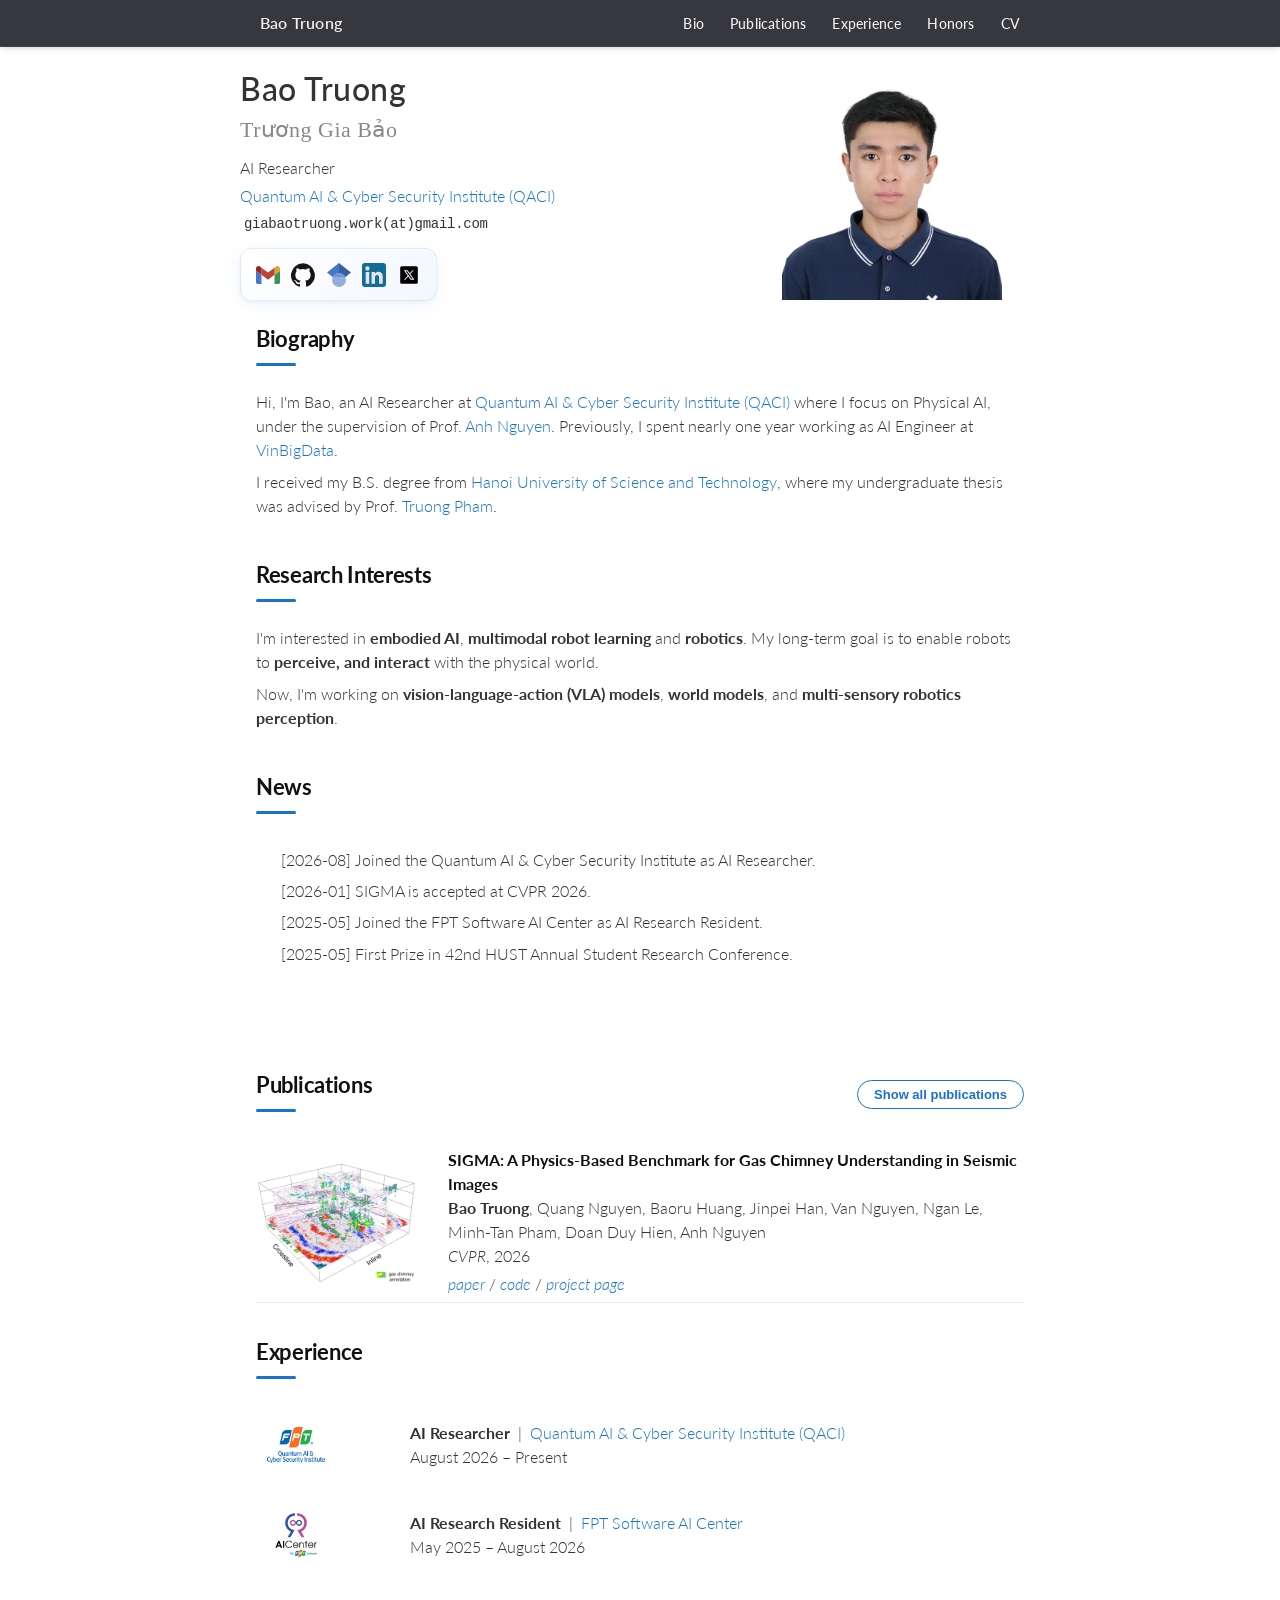
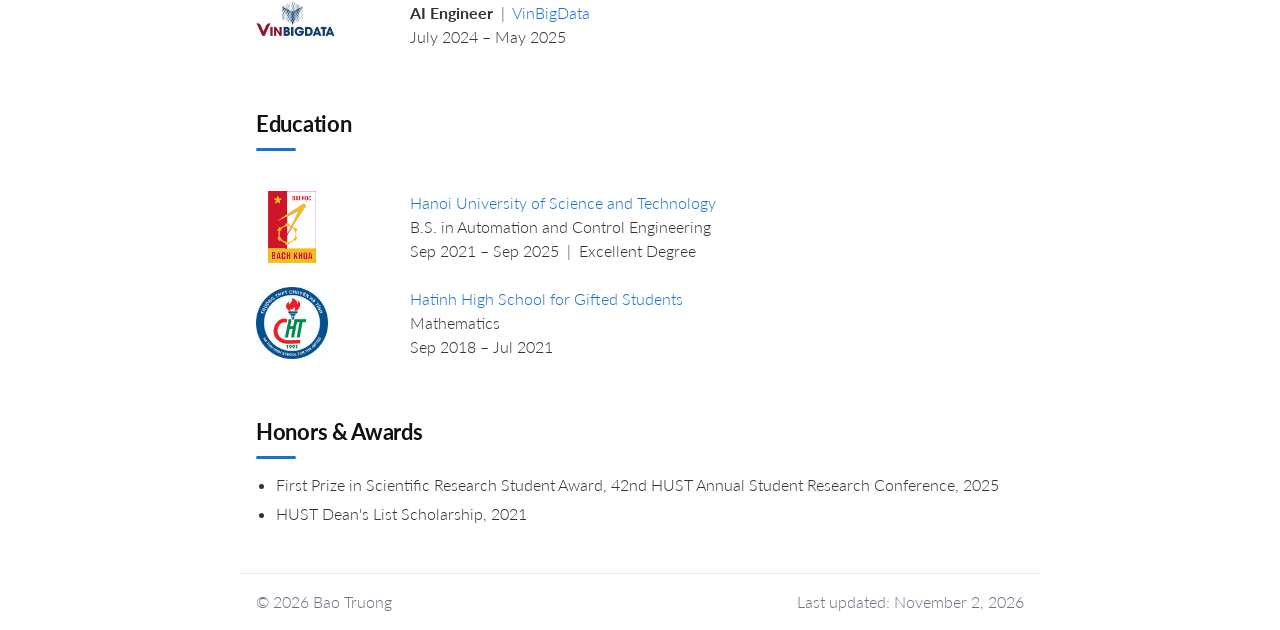
==== commit 18412bcf: "update" ====
--- a/index.html
+++ b/index.html
@@ -305,8 +305,12 @@
 						</ul>
 					</div>
 					<!-- Footer -->
-					<footer id="siteFooter" class="site-footer" hidden>
-						<div class="footer-main">
+					<footer class="site-footer">
+						<div class="footer-meta">
+							<p>&copy; 2026 Bao Truong</p>
+							<p>Last updated: <time datetime="2026-11-02">November 2, 2026</time></p>
+						</div>
+						<div id="siteFooter" class="footer-main" hidden>
 							<div class="footer-left">
 								<p class="footer-quote">
 									&ldquo;Stay hungry, stay foolish.&rdquo;
--- a/styles.css
+++ b/styles.css
@@ -937,16 +937,29 @@
 }
 
 /* Footer */
-.site-footer[hidden] {
+.footer-main[hidden] {
   display: none;
 }
 
 .site-footer {
-  margin-top: 40px;
-  padding: 20px 0;
+  margin-top: 24px;
+  padding: 16px;
   border-top: 1px solid var(--border-light);
 }
+.footer-meta {
+  display: flex;
+  flex-wrap: wrap;
+  justify-content: space-between;
+  gap: 8px 20px;
+  color: #6b7280;
+  font-size: 12px;
+  line-height: 1.5;
+}
+.footer-meta p {
+  margin: 0;
+}
 .footer-main {
+  margin-top: 20px;
   display: grid;
   grid-template-columns: 5fr 5fr;
   align-items: stretch;
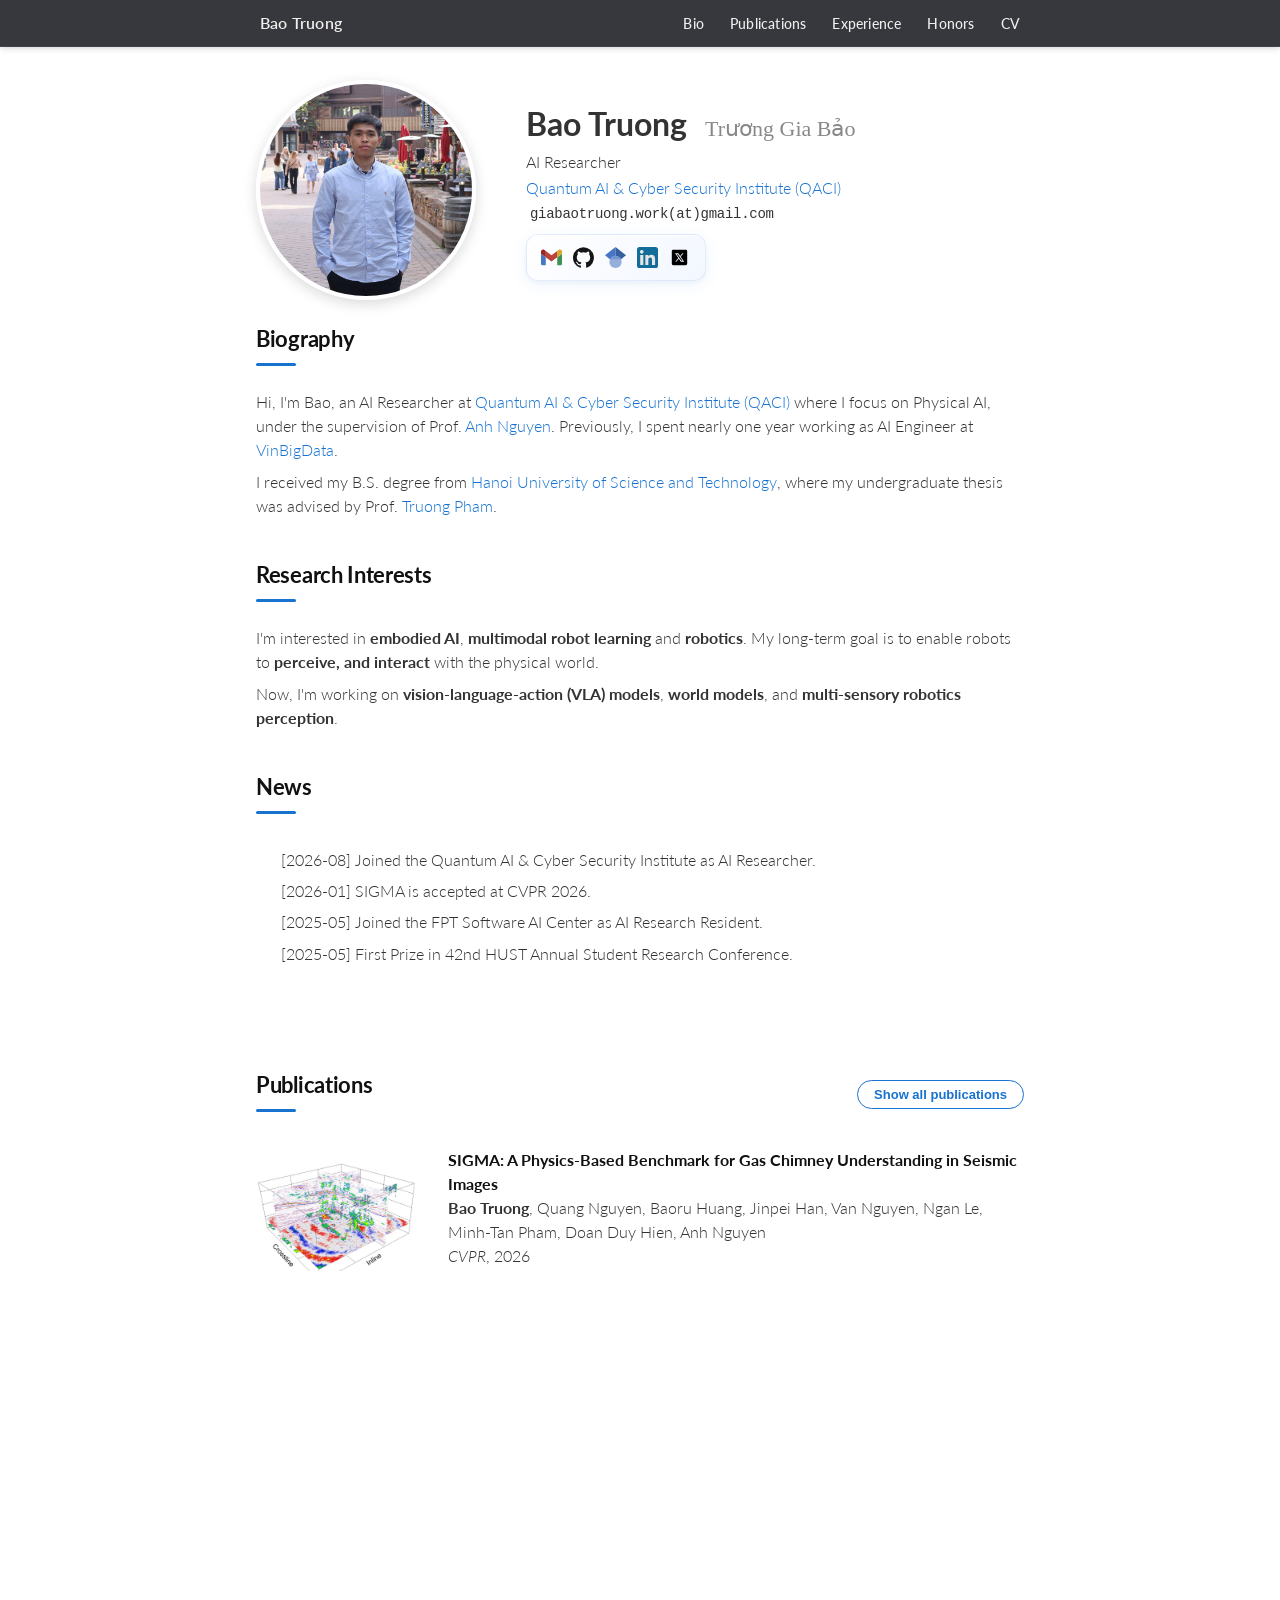
==== commit 11d6ed0e: "update" ====
--- a/index.html
+++ b/index.html
@@ -63,6 +63,12 @@
 					<table class="profile-table">
 						<tbody>
 							<tr>
+								<td class="profile-avatar">
+									<div class="avatar-block">
+										<a href="assets/logo/profile2.jpg"><img
+												alt="Bao Truong - AI Researcher" src="assets/logo/profile2.jpg" class="hoverZoomLink profile-photo"></a>
+									</div>
+								</td>
 								<td class="profile-intro">
 									<h1 class="name">
 										Bao Truong
@@ -95,12 +101,6 @@
 										</a>
 									</div>
 								</td>
-								<td class="profile-avatar">
-									<div class="avatar-block">
-										<a href="assets/logo/profile.jpg"><img
-												alt="Bao Truong - AI Researcher" src="assets/logo/profile.jpg" class="hoverZoomLink profile-photo"></a>
-									</div>
-								</td>
 							</tr>
 						</tbody>
 					</table>
@@ -308,7 +308,7 @@
 					<footer class="site-footer">
 						<div class="footer-meta">
 							<p>&copy; 2026 Bao Truong</p>
-							<p>Last updated: <time datetime="2026-11-02">November 2, 2026</time></p>
+							<p>Last updated: <time datetime="2026-11-02">November, 2026</time></p>
 						</div>
 						<div id="siteFooter" class="footer-main" hidden>
 							<div class="footer-left">
--- a/styles.css
+++ b/styles.css
@@ -29,6 +29,7 @@
   display:block;
   font-family: "Times New Roman", Times, serif;
   font-size: 22px;
+  font-weight: 400;  /* stay regular so the bold "Bao Truong" stands out */
   color: #888;
 }
 
@@ -167,22 +168,34 @@
   border-collapse: separate;
   margin-right: auto;
   margin-left: auto;
+  margin-top: 24px;           /* space below the fixed header (moved here from the photo so the intro stays centered on it) */
 }
 .profile-table tbody tr {
   padding: 0;
 }
-.profile-avatar {
-  padding: 2.5%;
-  width: 37%;
-  max-width: 37%;
+/* .profile-table prefix is needed to beat `.main-container tbody td { padding: 0 }` */
+.profile-table .profile-avatar {
+  padding-left: 16px;         /* left edge lines up with the sections below */
+  width: 220px;               /* same as the photo, so the intro sits right beside it */
   vertical-align: middle;
-  text-align: center;
-}
-.profile-intro {
-  padding: 2.5%;
-  padding-left: calc(3.5% + 40px);
-  width: 63%;
+  text-align: left;
+}
+.profile-table .profile-intro {
+  padding-left: 50px;         /* gap between photo and intro (~0.23x photo width) */
   vertical-align: middle;
+}
+/* Keep the intro block shorter than the photo (~0.8x): name and local name share one line */
+.profile-table .name {
+  padding-top: 0;
+  margin-bottom: 6px;
+  line-height: 1.2;
+}
+.profile-table .profile-short {
+  margin: 2px 0;
+}
+.profile-table .name .local-name {
+  display: inline;
+  margin-left: 10px;
 }
 
 /* Section tables (experience, education, skills) */
@@ -399,7 +412,12 @@
   width: fit-content;
 }
 .profile-intro .social-links {
-  margin-top: 12px;
+  margin-top: 8px;
+  padding: 0.4rem 0.55rem;
+}
+.profile-intro .social-links img {
+  width: 1.3rem;
+  height: 1.3rem;
 }
 .social-links a,
 .social-links a:hover,
@@ -452,9 +470,10 @@
   height: 220px;
   max-width: 100%;
   object-fit: cover;
-  border-radius: 0;
-  /* border: 3px solid var(--blue-700); */
-  margin-top: 1.5em;  /* move profile image down */
+  border-radius: 50%;
+  box-sizing: border-box;                    /* border stays inside the 220px */
+  border: 4px solid #fff;                    /* thin white ring */
+  box-shadow: 0 4px 14px rgba(0, 0, 0, 0.15); /* makes the white ring visible on the white page */
 }
 
 /* Responsive: stack avatar above intro on narrow viewports */
@@ -531,6 +550,7 @@
   }
   .profile-table .profile-avatar {
     order: -1;
+    padding-left: 0;
     padding-bottom: 0;
   }
   .profile-table .profile-avatar a {
@@ -551,6 +571,10 @@
   }
   .profile-table .name {
     text-align: center;
+  }
+  .profile-table .name .local-name {
+    display: block;           /* stacked layout: local name back on its own line */
+    margin-left: 0;
   }
   .profile-table .profile-intro .profile-short {
     text-align: center;
@@ -924,8 +948,8 @@
   margin: 0 0 10px 0;
   font-family: var(--font-main);
   font-size: 32px;
-  font-weight: 500;
-  letter-spacing: 0.5px;
+  font-weight: 700;   /* Lato is only loaded at 400/700, so 500 rendered as regular */
+  letter-spacing: 0;
 }
 
 /* --- New Classes extracted from HTML --- */
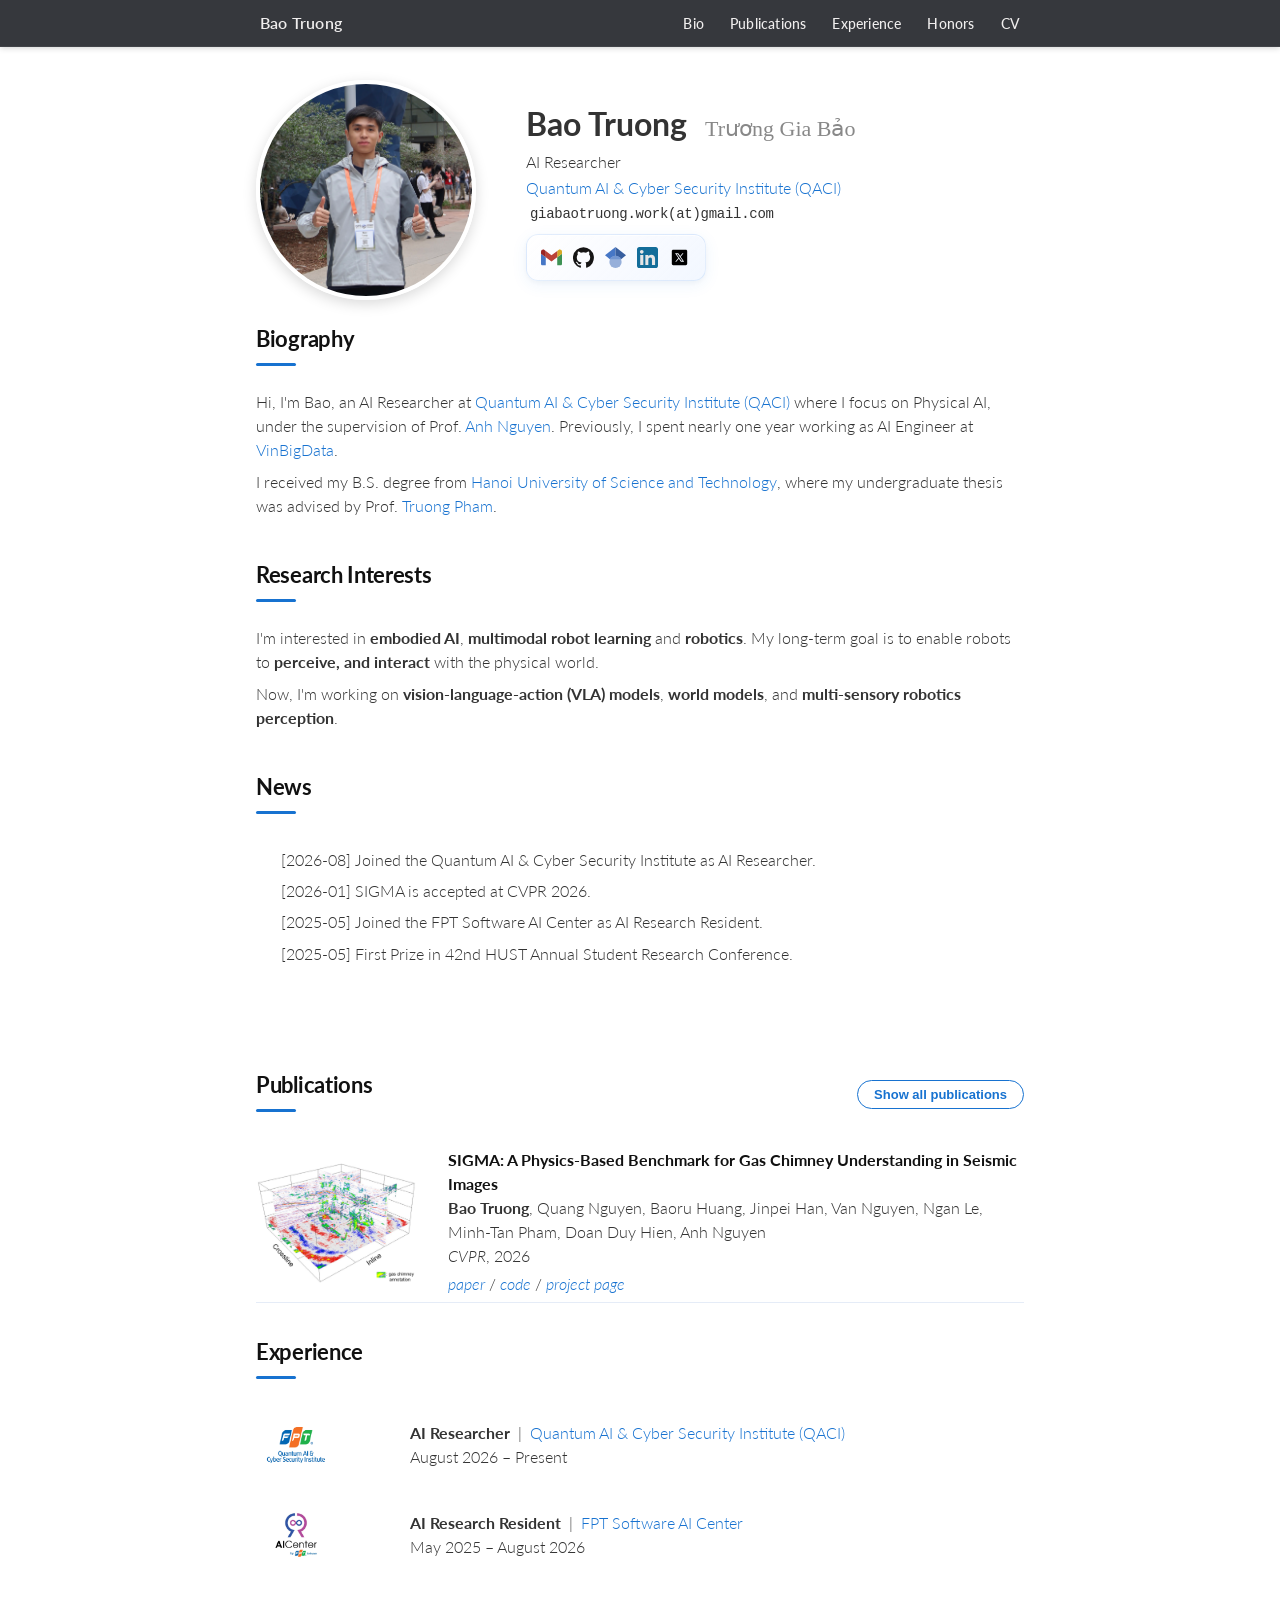
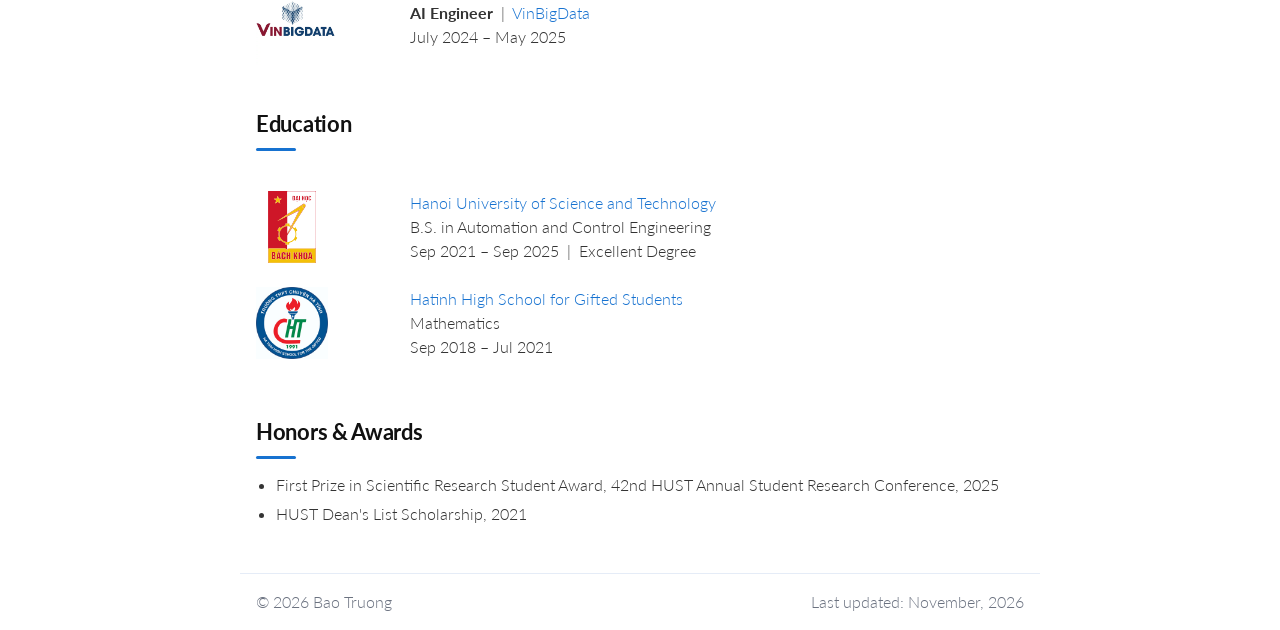
==== commit 6154f564: "update" ====
--- a/index.html
+++ b/index.html
@@ -65,8 +65,8 @@
 							<tr>
 								<td class="profile-avatar">
 									<div class="avatar-block">
-										<a href="assets/logo/profile2.jpg"><img
-												alt="Bao Truong - AI Researcher" src="assets/logo/profile2.jpg" class="hoverZoomLink profile-photo"></a>
+										<a href="assets/logo/BaoTruong.jpg"><img
+												alt="Bao Truong - AI Researcher" src="assets/logo/BaoTruong.JPG" class="hoverZoomLink profile-photo"></a>
 									</div>
 								</td>
 								<td class="profile-intro">
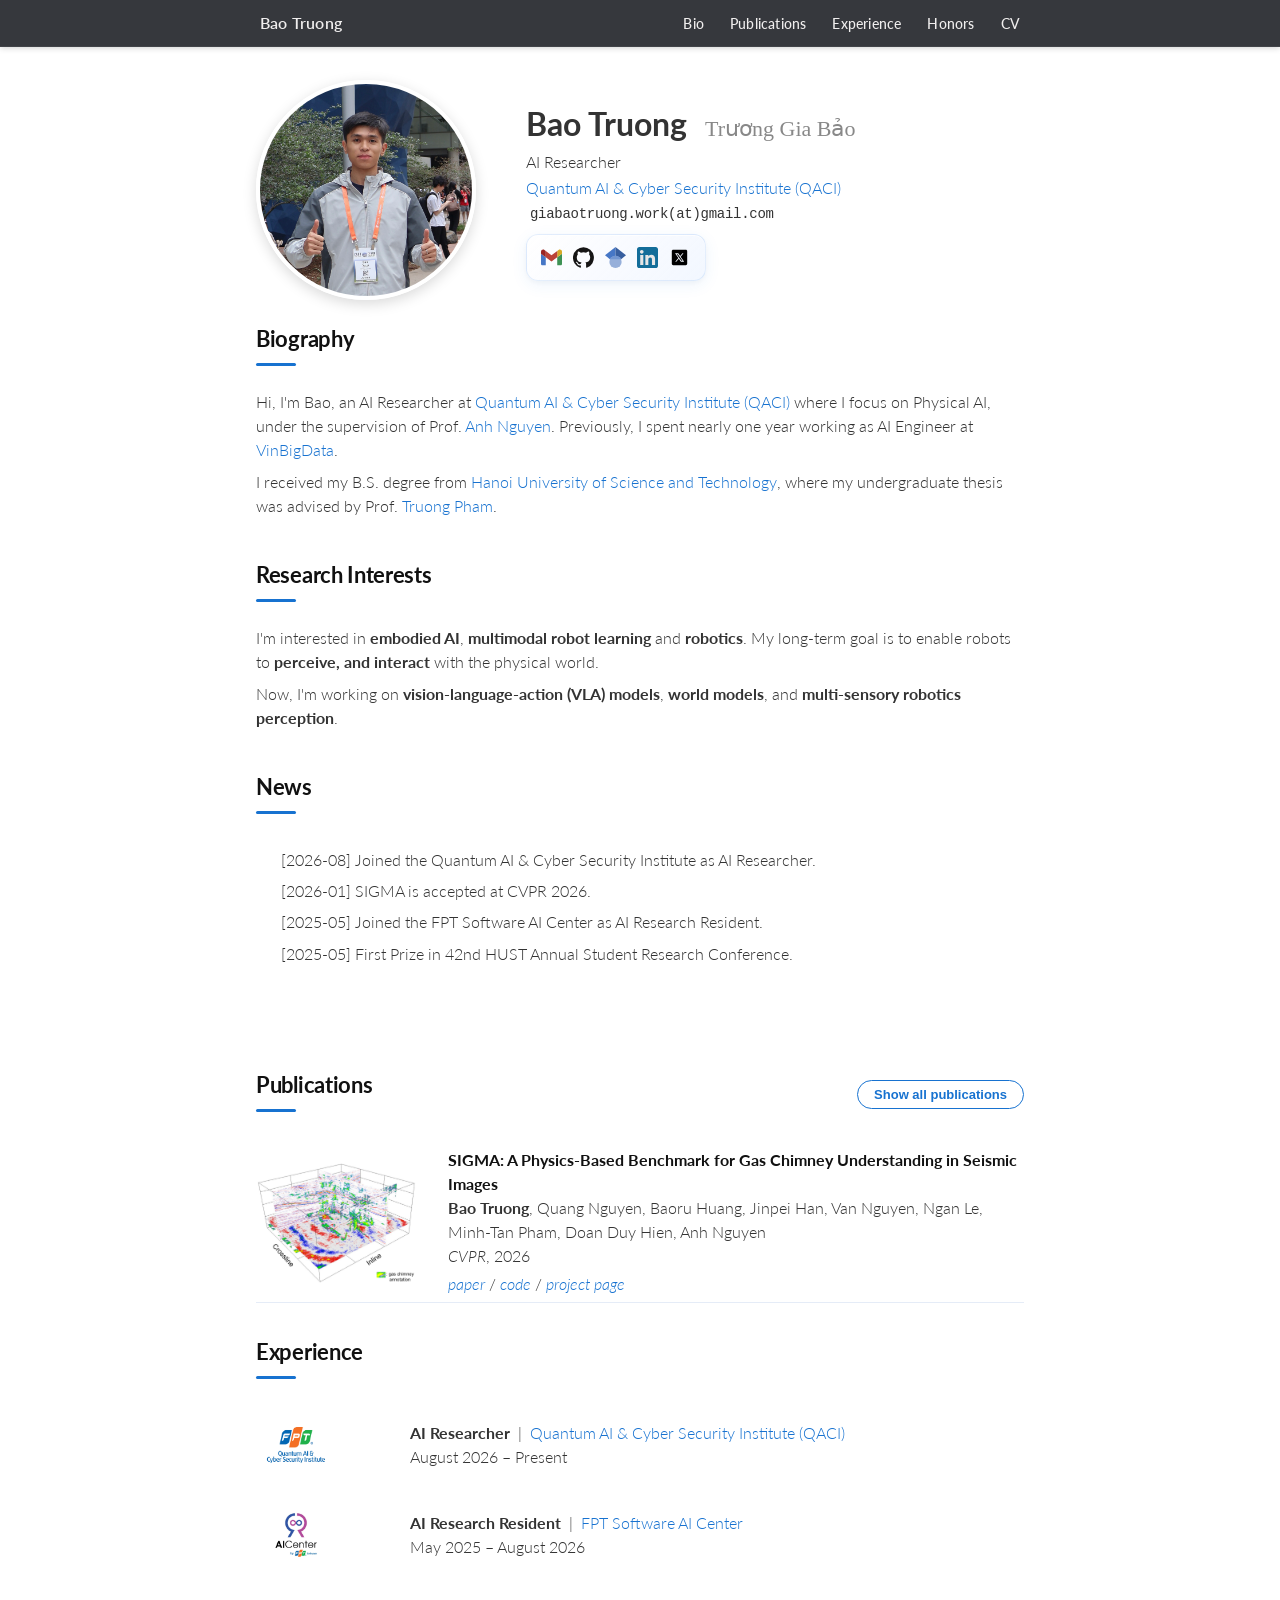
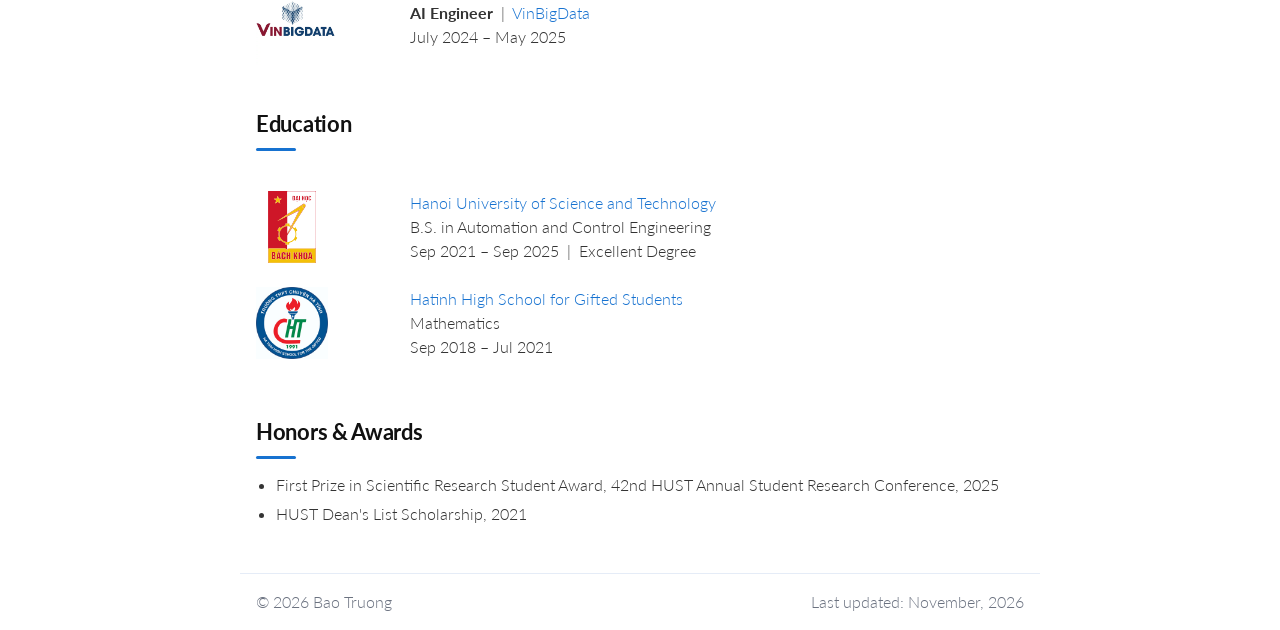
==== commit f24ac8a8: "update" ====
--- a/index.html
+++ b/index.html
@@ -65,8 +65,8 @@
 							<tr>
 								<td class="profile-avatar">
 									<div class="avatar-block">
-										<a href="assets/logo/BaoTruong.jpg"><img
-												alt="Bao Truong - AI Researcher" src="assets/logo/BaoTruong.JPG" class="hoverZoomLink profile-photo"></a>
+										<a href="assets/logo/BaoTruong1.JPG"><img
+												alt="Bao Truong - AI Researcher" src="assets/logo/BaoTruong1.JPG" class="hoverZoomLink profile-photo"></a>
 									</div>
 								</td>
 								<td class="profile-intro">
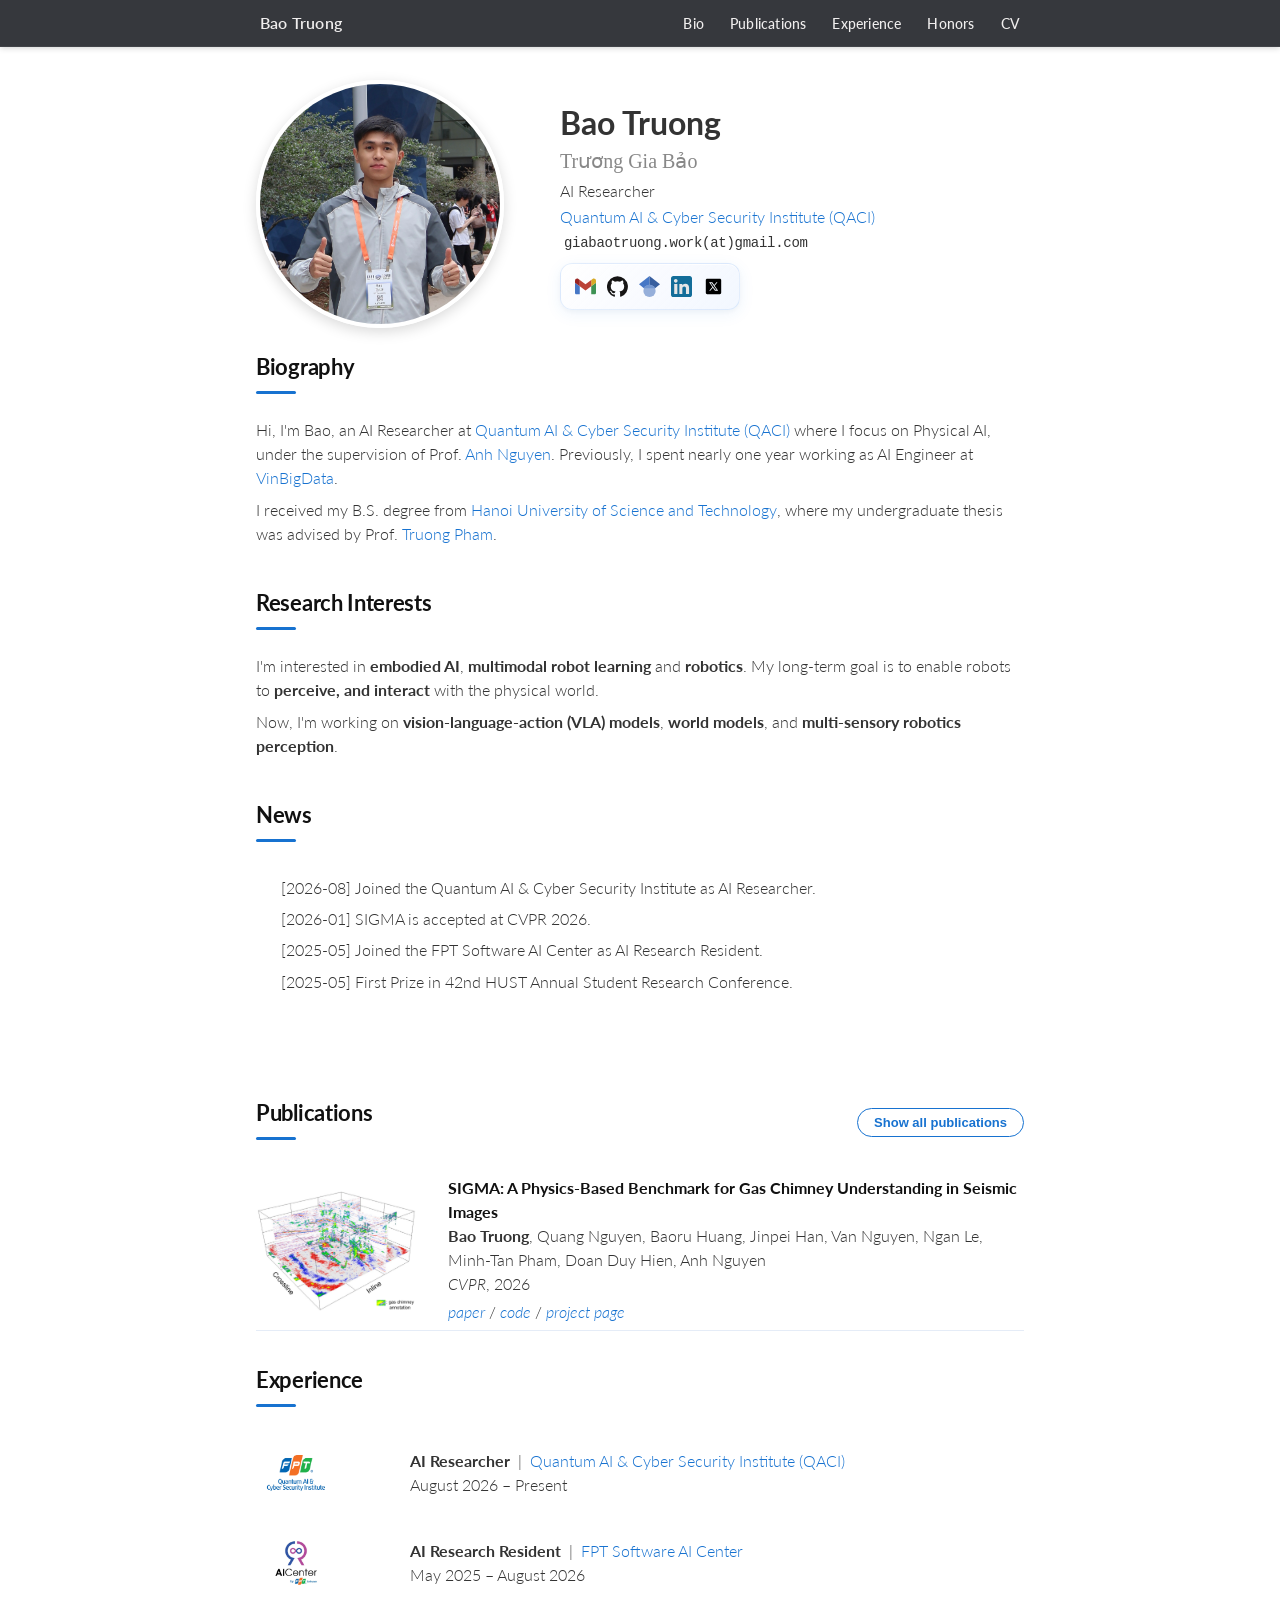
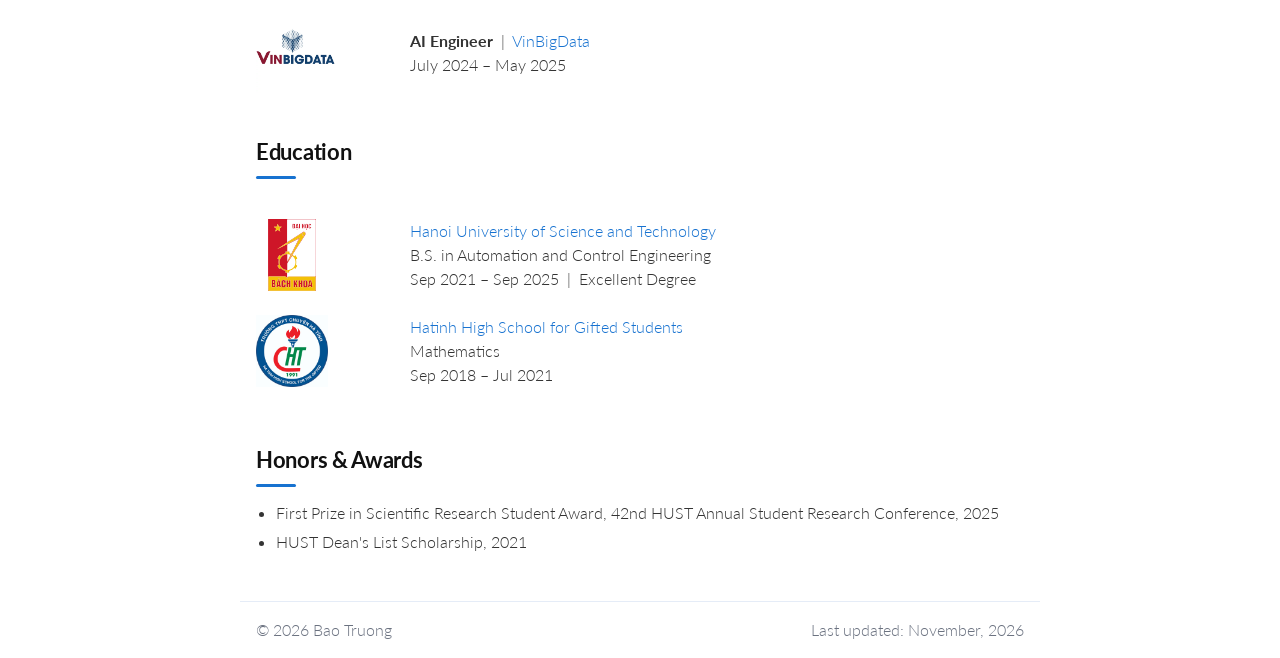
==== commit 2c7c0c75: "update" ====
--- a/index.html
+++ b/index.html
@@ -96,7 +96,7 @@
 										<a href="https://www.linkedin.com/in/truong-gia-bao/" aria-label="LinkedIn">
 											<img src="icons/linkedin.svg" alt="LinkedIn">
 										</a>
-										<a href="https://x.com/" aria-label="X">
+										<a href="https://x.com/giabao080" aria-label="X">
 											<img src="icons/x.svg" alt="X">
 										</a>
 									</div>
--- a/styles.css
+++ b/styles.css
@@ -176,12 +176,12 @@
 /* .profile-table prefix is needed to beat `.main-container tbody td { padding: 0 }` */
 .profile-table .profile-avatar {
   padding-left: 16px;         /* left edge lines up with the sections below */
-  width: 220px;               /* same as the photo, so the intro sits right beside it */
+  width: 248px;               /* same as the photo, so the intro sits right beside it */
   vertical-align: middle;
   text-align: left;
 }
 .profile-table .profile-intro {
-  padding-left: 50px;         /* gap between photo and intro (~0.23x photo width) */
+  padding-left: 56px;         /* gap between photo and intro (~0.23x photo width) */
   vertical-align: middle;
 }
 /* Keep the intro block shorter than the photo (~0.8x): name and local name share one line */
@@ -194,8 +194,9 @@
   margin: 2px 0;
 }
 .profile-table .name .local-name {
-  display: inline;
-  margin-left: 10px;
+  display: block;             /* own line, under "Bao Truong" */
+  margin-top: 6px;            /* small breathing room under "Bao Truong" */
+  font-size: 20px;            /* Times runs small next to Lato; 20px reads a bit larger than the 16px title */
 }
 
 /* Section tables (experience, education, skills) */
@@ -466,12 +467,12 @@
 
 /* Avatar (main profile image) size - decrease max-width to make it smaller */
 .profile-table .profile-avatar .profile-photo {
-  width: 220px;
-  height: 220px;
+  width: 248px;   /* keep in sync with .profile-table .profile-avatar width */
+  height: 248px;
   max-width: 100%;
   object-fit: cover;
   border-radius: 50%;
-  box-sizing: border-box;                    /* border stays inside the 220px */
+  box-sizing: border-box;                    /* border stays inside the photo size */
   border: 4px solid #fff;                    /* thin white ring */
   box-shadow: 0 4px 14px rgba(0, 0, 0, 0.15); /* makes the white ring visible on the white page */
 }
@@ -571,10 +572,6 @@
   }
   .profile-table .name {
     text-align: center;
-  }
-  .profile-table .name .local-name {
-    display: block;           /* stacked layout: local name back on its own line */
-    margin-left: 0;
   }
   .profile-table .profile-intro .profile-short {
     text-align: center;
@@ -1093,6 +1090,10 @@
     font-size: 20px;
   }
 
+  .profile-table .name .local-name {
+    font-size: 17px;   /* stay smaller than the 20px name on small phones */
+  }
+
   .chinese_name {
     font-size: 18px;
   }
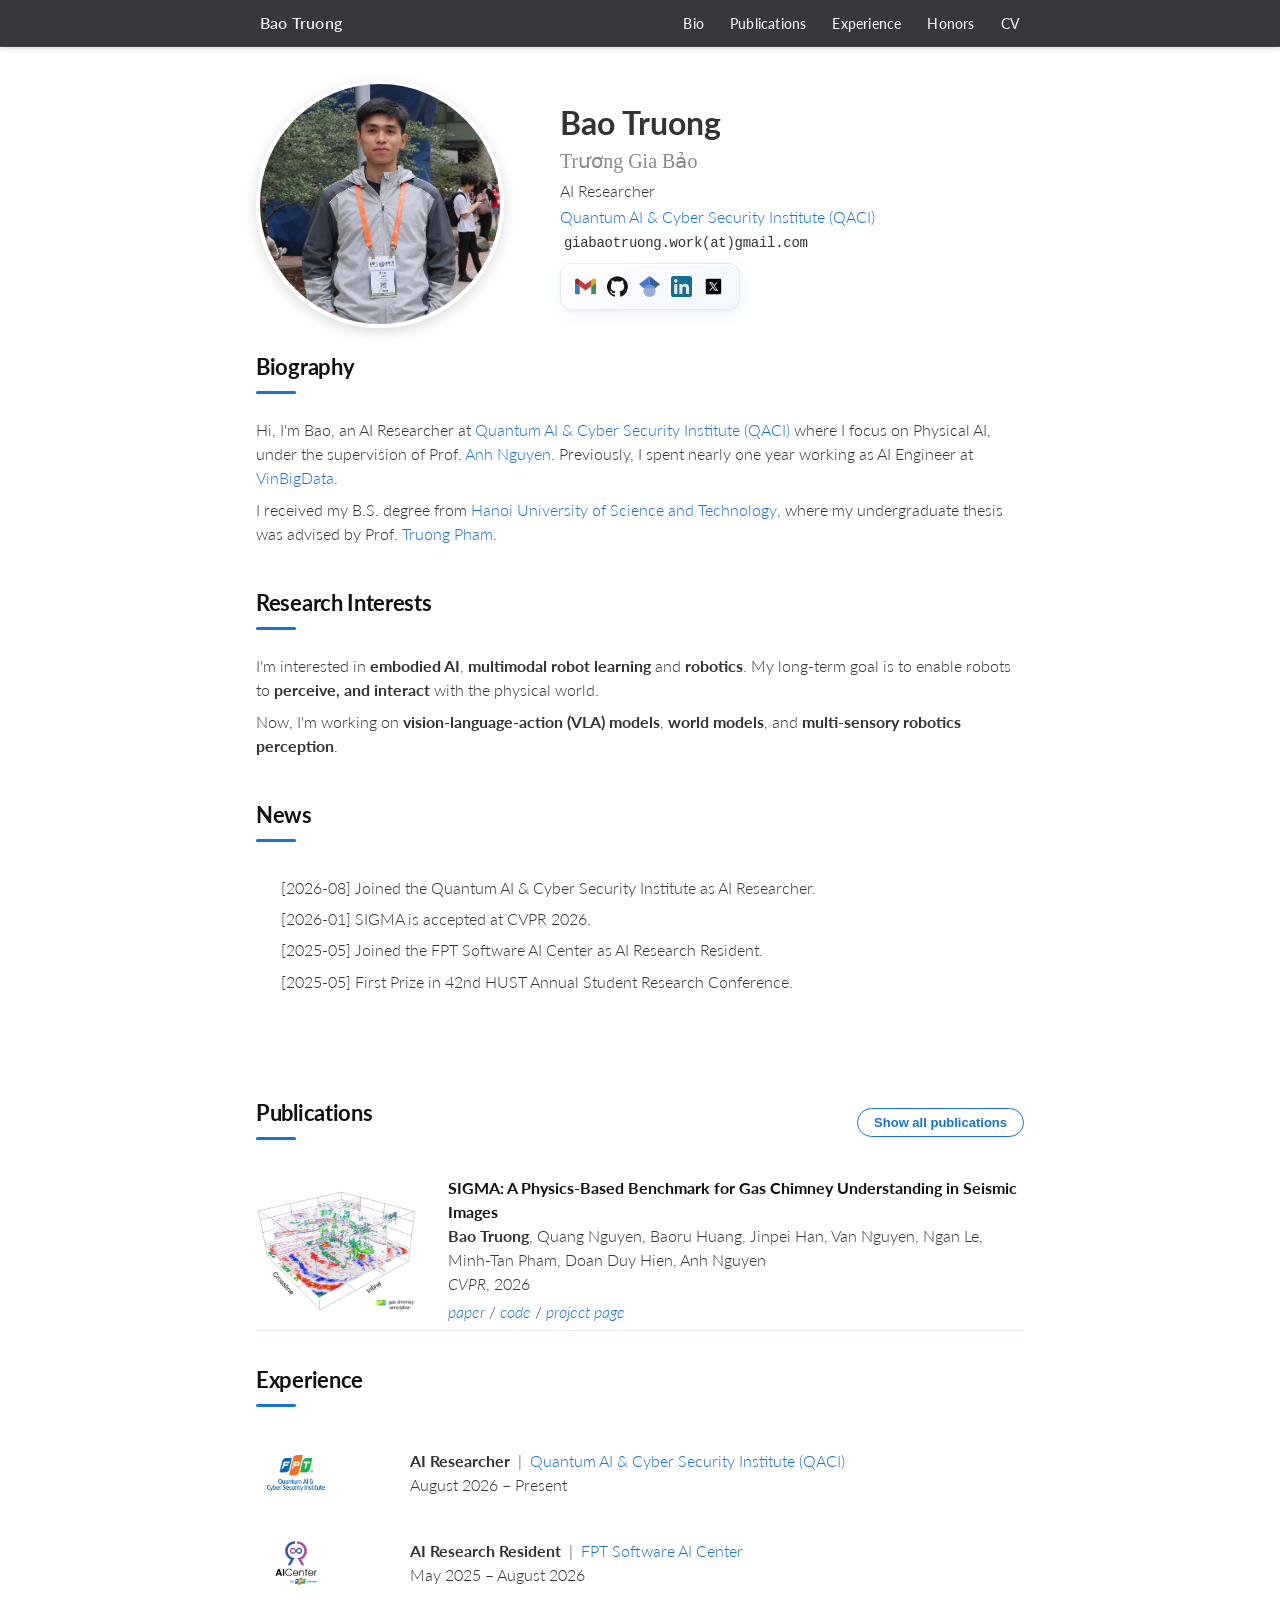
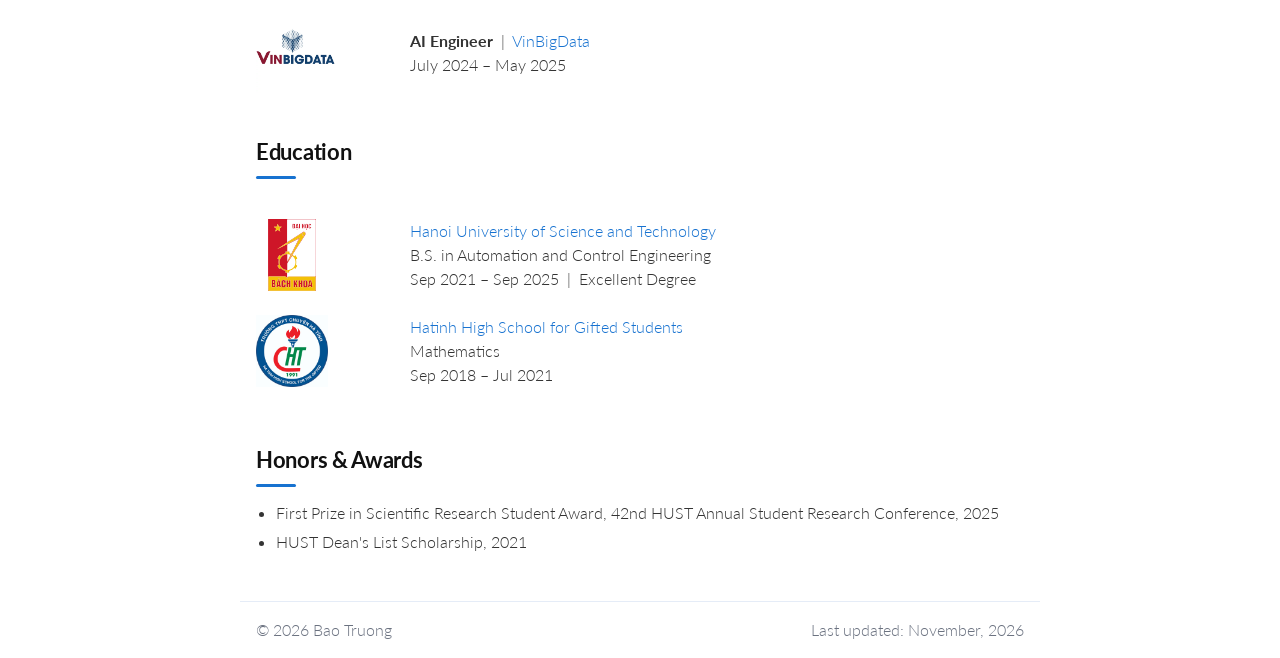
==== commit b2048082: "add" ====
--- a/index.html
+++ b/index.html
@@ -65,8 +65,8 @@
 							<tr>
 								<td class="profile-avatar">
 									<div class="avatar-block">
-										<a href="assets/logo/BaoTruong1.JPG"><img
-												alt="Bao Truong - AI Researcher" src="assets/logo/BaoTruong1.JPG" class="hoverZoomLink profile-photo"></a>
+										<a href="assets/logo/BaoTruong2.png"><img
+												alt="Bao Truong - AI Researcher" src="assets/logo/BaoTruong2.png" class="hoverZoomLink profile-photo"></a>
 									</div>
 								</td>
 								<td class="profile-intro">
